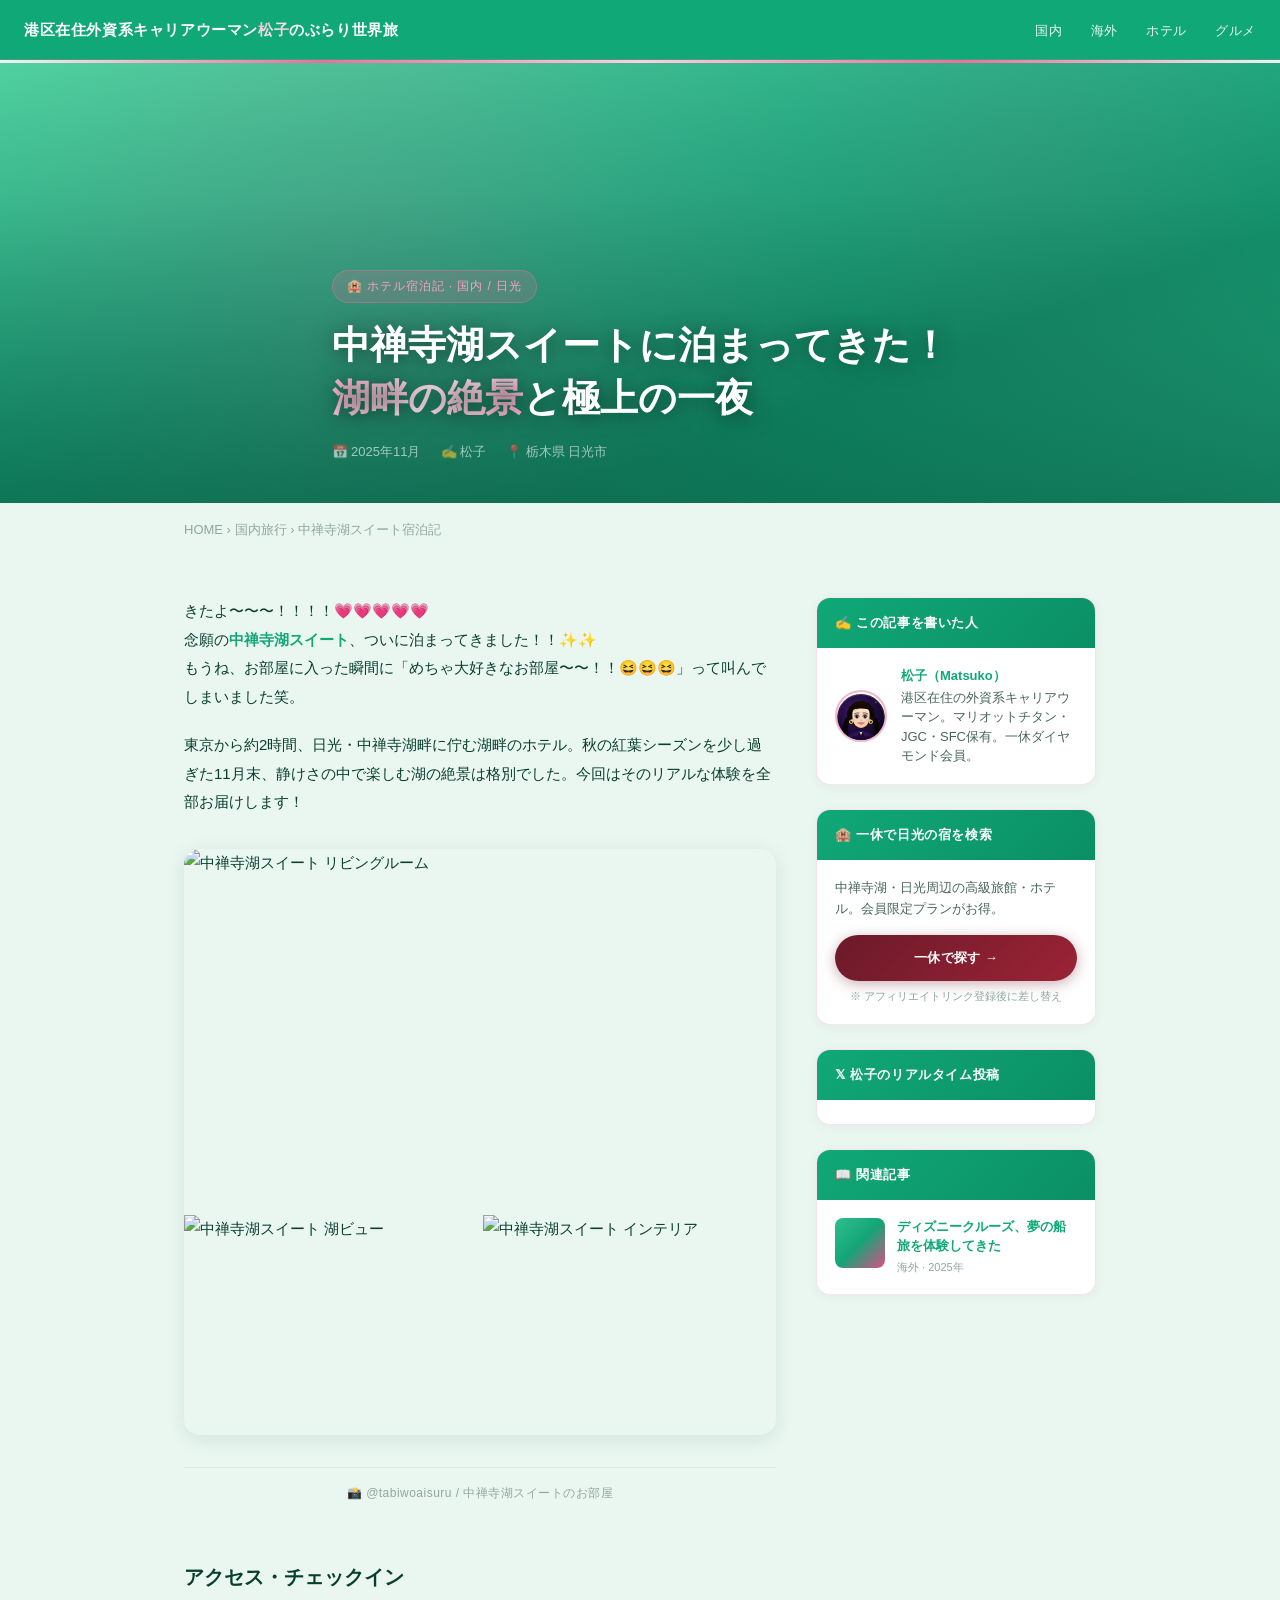
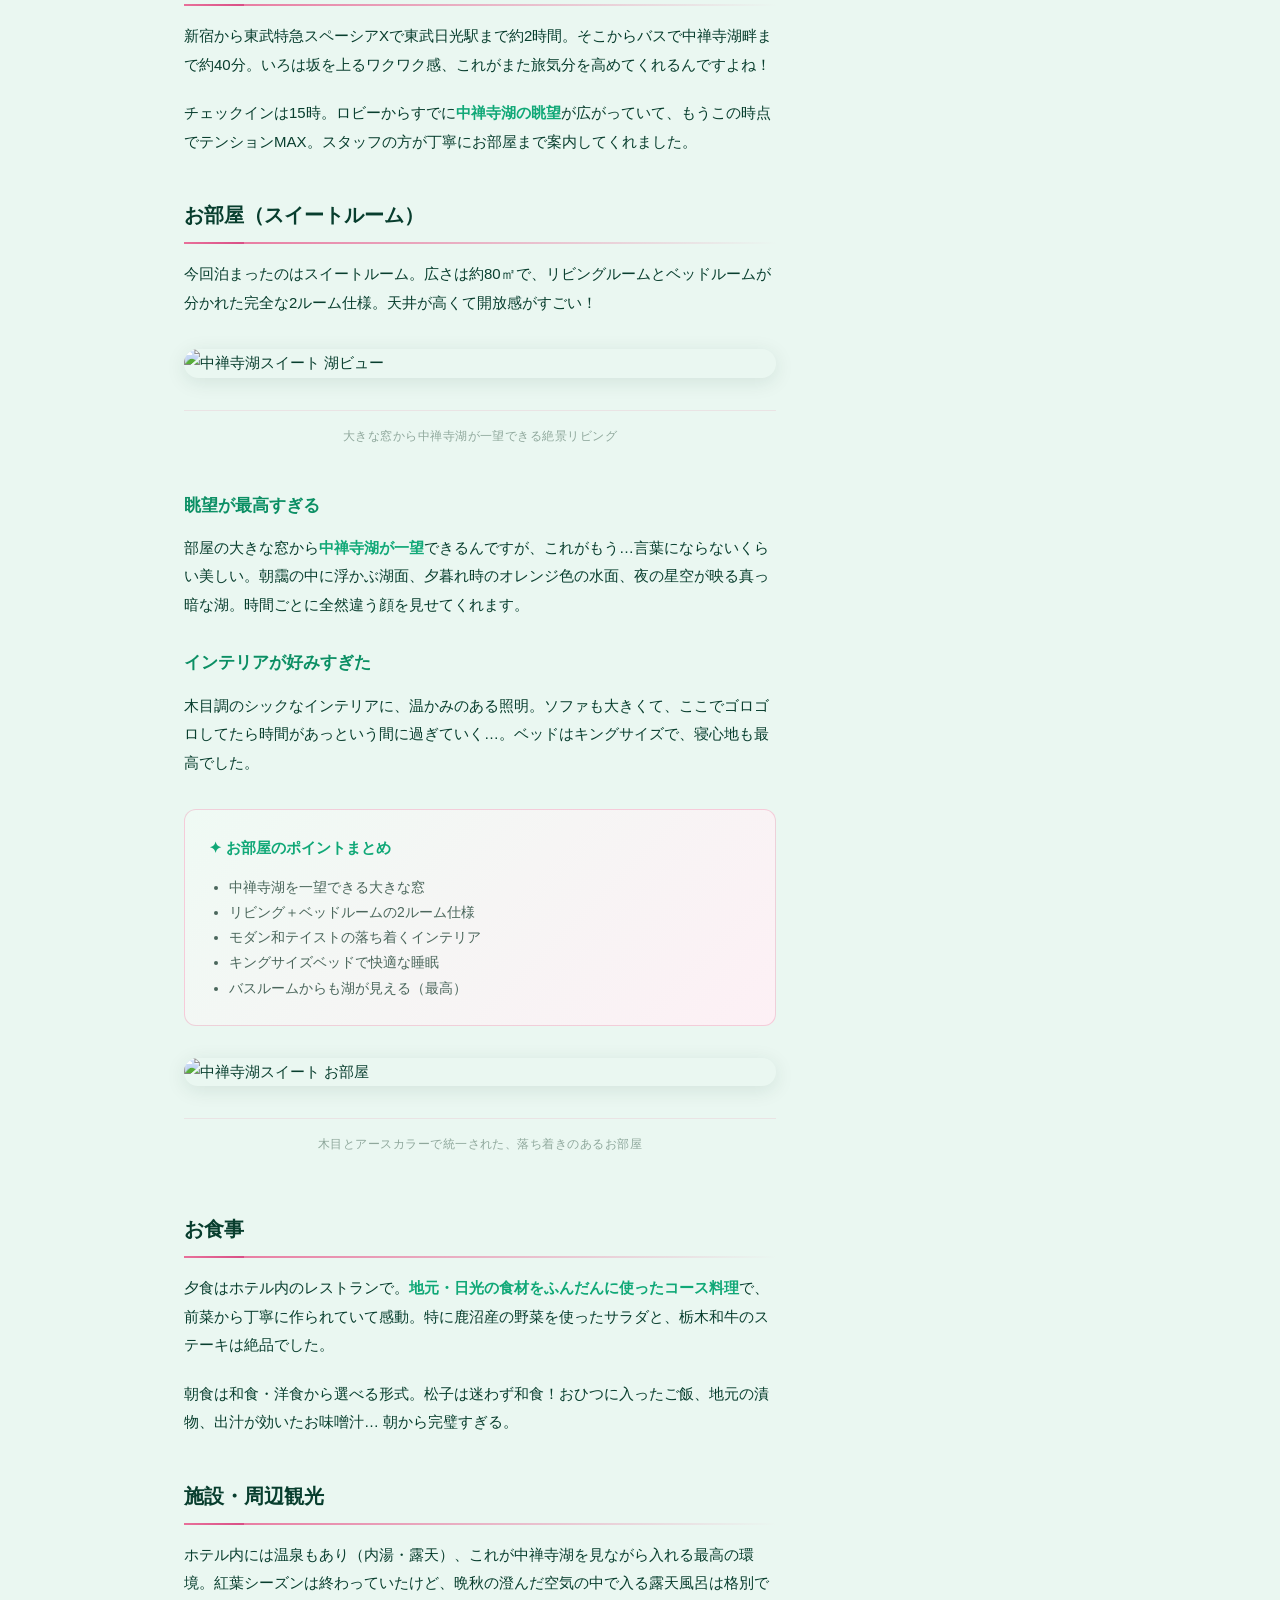
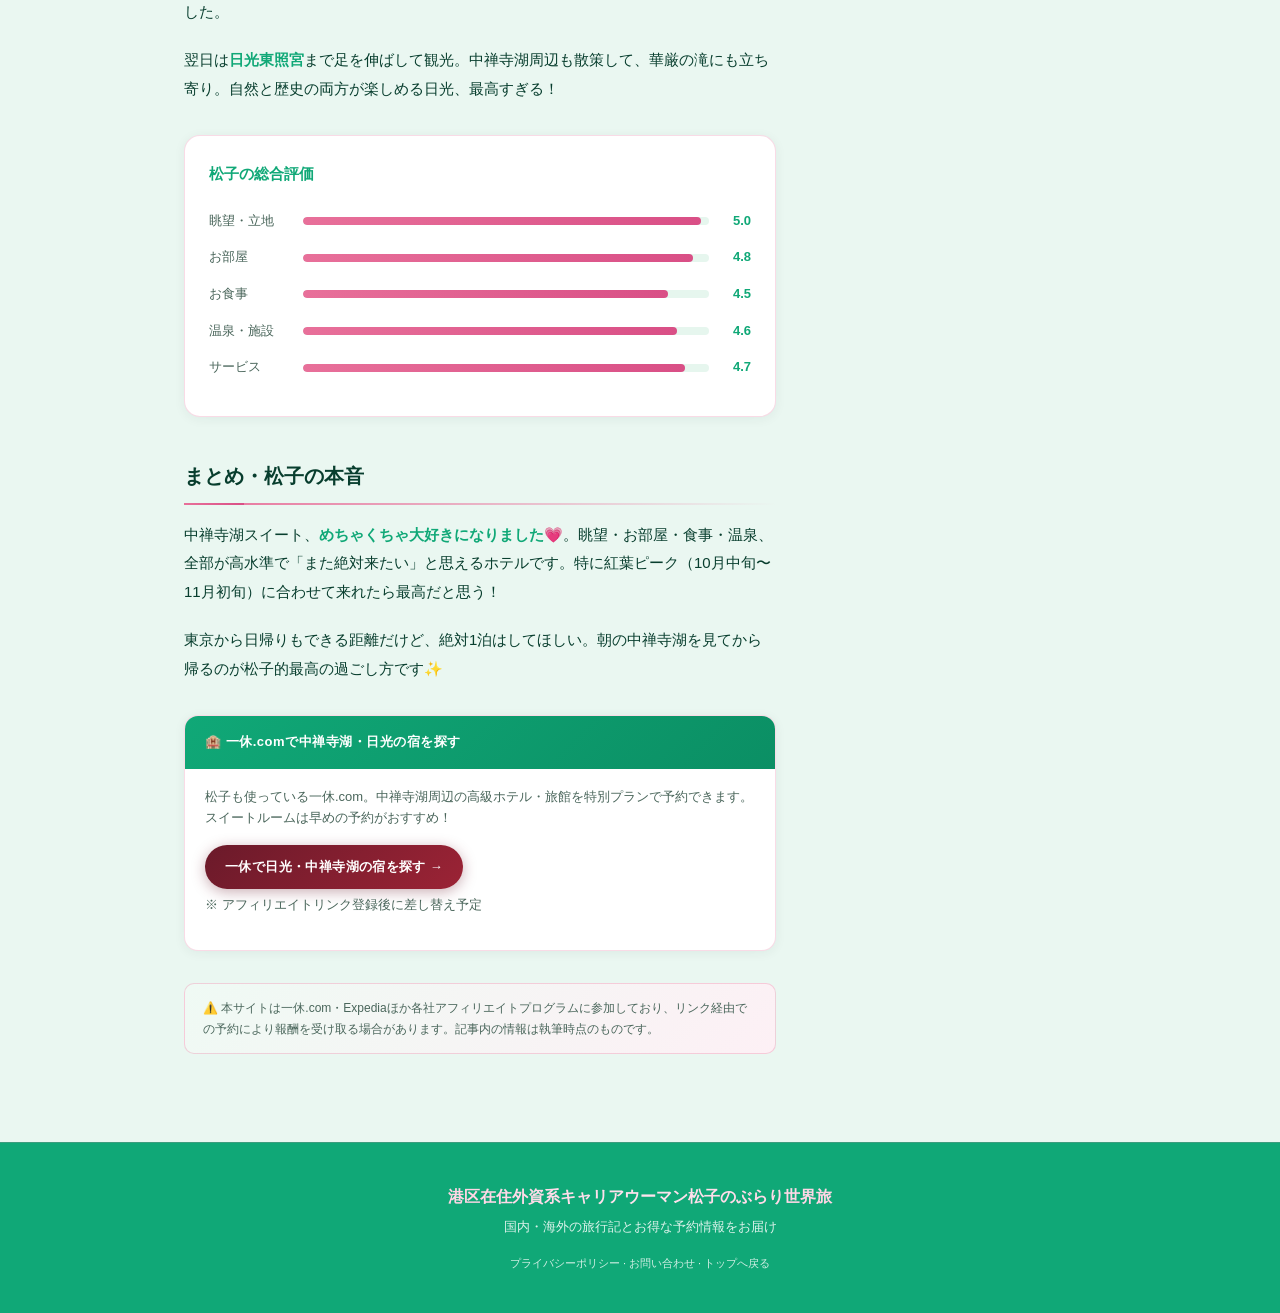
==== chuzenji-suite.html @ 9653c97b "ヘッダー・フッター等を濃いエメラルド＋白文字に変更 Co-Authored-By: Claude Sonnet 5.5 <noreply@anthropic.com>" ====
<!DOCTYPE html>
<html lang="ja">
<head>
<meta charset="UTF-8">
<meta name="viewport" content="width=device-width, initial-scale=1.0">
<title>中禅寺湖スイートに泊まってきた！日光・湖畔の絶景ホテル体験記 | 松子のぶらり世界旅</title>
<link rel="icon" type="image/svg+xml" href="matsuko-icon.svg">
<style>
*,*::before,*::after{box-sizing:border-box;margin:0;padding:0}
:root{
  --c1:#10a877;--c2:#0b8f64;
  --acc:#e8709a;--acc2:#f4a3c0;--acc3:#fbd0df;
  --rose:#d94f86;--roseli:#f7c5d8;
  --bg:#eaf7f1;--s1:#ffffff;--t1:#083e2e;--t2:#4a665b;--tm:#8fa89c;
  --r:10px;
  --gold:linear-gradient(135deg,#ffb3cf,#ffe3ee,#ffb3cf);
}
html{scroll-behavior:smooth}
body{font-family:-apple-system,BlinkMacSystemFont,'Hiragino Sans','Noto Sans JP',sans-serif;background:var(--bg);color:var(--t1);line-height:1.7}
a{color:inherit;text-decoration:none}
img{max-width:100%;display:block}

header{background:var(--c1);padding:0 1.5rem;position:sticky;top:0;z-index:100;display:flex;align-items:center;justify-content:space-between;height:60px;border-bottom:1px solid rgba(232,112,154,0.3)}
.logo{color:#fff;font-size:15px;font-weight:700;letter-spacing:.04em;line-height:1.3}
.logo span{background:var(--gold);-webkit-background-clip:text;-webkit-text-fill-color:transparent;background-clip:text}
nav a{color:rgba(255,255,255,0.9);font-size:13px;transition:color .2s;letter-spacing:.04em;margin-left:1.5rem}
nav a:hover{color:#ffd0e2}

.gold-strip{height:3px;background:linear-gradient(90deg,transparent,#e8709a,#fbd0df,#e8709a,transparent)}

.article-hero{position:relative;height:440px;overflow:hidden;display:flex;align-items:flex-end;padding:2.5rem}
.article-hero-bg{position:absolute;inset:0;background:linear-gradient(160deg,#4fd1a1 0%,#22b385 40%,#0e9a6d 70%,#2fbf8e 100%)}
.article-hero-sparkle{position:absolute;inset:0;background-image:radial-gradient(circle at 30% 60%,rgba(232,112,154,0.2) 0%,transparent 50%),radial-gradient(circle at 80% 20%,rgba(217,79,134,0.1) 0%,transparent 40%)}
.article-hero-overlay{position:absolute;inset:0;background:linear-gradient(to top,rgba(6,95,70,0.7) 0%,rgba(6,95,70,0.1) 70%,transparent 100%)}
.article-hero-content{position:relative;z-index:1;max-width:800px}
.article-eyebrow{display:inline-flex;align-items:center;gap:8px;background:rgba(232,112,154,0.2);border:0.5px solid rgba(232,112,154,0.4);color:var(--acc2);font-size:12px;padding:5px 14px;border-radius:20px;margin-bottom:1rem;letter-spacing:.08em}
.article-hero-content h1{font-size:clamp(22px,4vw,38px);font-weight:700;color:#fff;line-height:1.4;margin-bottom:1rem;text-shadow:0 2px 20px rgba(0,0,0,0.5)}
.article-hero-content h1 em{background:var(--gold);-webkit-background-clip:text;-webkit-text-fill-color:transparent;background-clip:text;font-style:normal}
.article-meta{display:flex;gap:1.25rem;color:rgba(255,255,255,0.6);font-size:13px}

.container{max-width:960px;margin:0 auto;padding:0 1.5rem}
.article-layout{display:grid;grid-template-columns:1fr 280px;gap:2.5rem;padding:2.5rem 0}
@media(max-width:768px){.article-layout{grid-template-columns:1fr}.article-sidebar{display:none}}

.article-body{font-size:15px;line-height:1.9;color:var(--t1)}
.article-body h2{font-size:20px;font-weight:700;margin:2.5rem 0 1rem;padding-bottom:.5rem;border-bottom:2px solid;border-image:linear-gradient(90deg,#e8709a,transparent) 1;position:relative}
.article-body h2::before{content:"";position:absolute;left:0;bottom:-2px;width:60px;height:2px;background:linear-gradient(90deg,#e8709a,#d94f86)}
.article-body h3{font-size:17px;font-weight:700;margin:1.75rem 0 .75rem;color:var(--c2)}
.article-body p{margin-bottom:1.25rem}
.article-body strong{color:var(--c1);font-weight:700}

.photo-embed{background:var(--s1);border-radius:16px;overflow:hidden;margin:2rem 0;border:0.5px solid rgba(232,112,154,0.2);box-shadow:0 4px 20px rgba(5,59,46,0.08)}
.photo-placeholder{height:300px;display:flex;flex-direction:column;align-items:center;justify-content:center;gap:1rem;background:linear-gradient(160deg,#4fd1a1,#22b385,#2fbf8e);color:rgba(255,255,255,0.8);font-size:14px}
.photo-placeholder span{font-size:40px}
.photo-caption{padding:.875rem 1.25rem;font-size:13px;color:var(--t2);border-top:0.5px solid rgba(232,112,154,0.15)}

.tweet-embed-box{background:var(--s1);border-radius:16px;overflow:hidden;margin:2rem 0;border:0.5px solid rgba(232,112,154,0.2);box-shadow:0 4px 20px rgba(5,59,46,0.08);padding:1.25rem}
.photo-grid{display:grid;gap:6px;margin:2rem 0;border-radius:16px;overflow:hidden;box-shadow:0 4px 20px rgba(5,59,46,0.1)}
.photo-grid.three .pg-main{grid-column:1/-1;height:360px;overflow:hidden}
.photo-grid.three{grid-template-columns:1fr 1fr}
.photo-grid.three .pg-sub{height:220px;overflow:hidden}
.photo-grid img{width:100%;height:100%;object-fit:cover;display:block;transition:transform .3s}
.photo-grid img:hover{transform:scale(1.02)}
.photo-caption{font-size:12px;color:var(--tm);text-align:center;margin-top:.5rem;letter-spacing:.04em}
.photo-single{border-radius:16px;overflow:hidden;margin:2rem 0;box-shadow:0 4px 20px rgba(5,59,46,0.1)}
.photo-single img{width:100%;max-height:440px;object-fit:cover}

.highlight-box{background:linear-gradient(135deg,#effaf4,#fdf0f5);border:0.5px solid rgba(232,112,154,0.3);border-radius:12px;padding:1.5rem;margin:2rem 0}
.highlight-box h4{font-size:15px;font-weight:700;margin-bottom:.75rem;color:var(--c1)}
.highlight-box ul{padding-left:1.25rem;font-size:14px;color:var(--t2);line-height:1.8}

.rating-box{background:var(--s1);border-radius:16px;border:0.5px solid rgba(232,112,154,0.25);padding:1.5rem;margin:2rem 0;box-shadow:0 2px 12px rgba(5,59,46,0.06)}
.rating-box h4{font-size:15px;font-weight:700;margin-bottom:1.25rem;color:var(--c1)}
.rating-row{display:flex;align-items:center;gap:.875rem;margin-bottom:.75rem}
.rating-label{width:80px;font-size:13px;color:var(--t2);flex-shrink:0}
.rating-bar{flex:1;height:8px;background:#e6f6ee;border-radius:4px;overflow:hidden}
.rating-fill{height:100%;border-radius:4px;background:linear-gradient(90deg,#e8709a,#d94f86)}
.rating-score{font-size:13px;font-weight:700;color:var(--c1);width:28px;text-align:right}

.aff-card{border-radius:14px;overflow:hidden;background:var(--s1);border:0.5px solid rgba(232,112,154,0.25);margin:2rem 0;box-shadow:0 2px 12px rgba(5,59,46,0.06)}
.aff-card-head{padding:.875rem 1.25rem;background:linear-gradient(135deg,var(--c1),var(--c2));display:flex;align-items:center;gap:8px}
.aff-card-head span{color:#fff;font-size:13px;font-weight:600;letter-spacing:.04em}
.aff-card-body{padding:1.125rem 1.25rem}
.aff-card-body p{font-size:13px;color:var(--t2);margin-bottom:1rem;line-height:1.6}
.btn-aff{display:inline-block;padding:10px 20px;border-radius:30px;font-size:13px;font-weight:600;cursor:pointer;transition:opacity .2s,transform .15s;letter-spacing:.03em}
.btn-aff:hover{opacity:.85;transform:translateY(-1px)}
.btn-ikyu{background:linear-gradient(135deg,#6b1a2a,#9b2335);color:#fff;box-shadow:0 3px 14px rgba(107,26,42,0.35)}
.placeholder-note{font-size:11px;color:var(--tm);margin-top:6px}

.breadcrumb{padding:1rem 0;font-size:13px;color:var(--tm)}
.breadcrumb a{color:var(--tm)}
.breadcrumb a:hover{color:var(--acc)}

/* Sidebar */
.widget{background:var(--s1);border-radius:14px;border:0.5px solid rgba(232,112,154,0.2);overflow:hidden;margin-bottom:1.5rem;box-shadow:0 2px 12px rgba(5,59,46,0.05)}
.widget-head{padding:.875rem 1.125rem;background:linear-gradient(135deg,var(--c1),var(--c2));color:#fff;font-size:13px;font-weight:700;letter-spacing:.05em}
.widget-body{padding:1.125rem}
.profile-mini{display:flex;align-items:center;gap:.875rem}
.profile-mini-avatar{width:52px;height:52px;border-radius:50%;flex-shrink:0;overflow:hidden;border:2px solid rgba(232,112,154,0.5)}
.profile-mini-text{font-size:13px;color:var(--t2);line-height:1.5}
.profile-mini-text strong{display:block;color:var(--c1);margin-bottom:2px}

.aff-disclaimer{background:linear-gradient(135deg,#effaf4,#fdf0f5);border:0.5px solid rgba(232,112,154,0.3);border-radius:10px;padding:.875rem 1.125rem;font-size:12px;color:var(--t2);margin-top:2rem;line-height:1.7}

footer{background:var(--c1);border-top:1px solid rgba(232,112,154,0.2);color:rgba(255,255,255,0.85);text-align:center;padding:2.5rem 1rem;font-size:13px;margin-top:3rem}
.footer-title{font-size:16px;font-weight:700;margin-bottom:.375rem;background:var(--gold);-webkit-background-clip:text;-webkit-text-fill-color:transparent;background-clip:text}
footer a{color:rgba(255,255,255,0.8)}
</style>
</head>
<body>

<header>
  <a href="index.html" class="logo">港区在住外資系キャリアウーマン<span>松子</span>のぶらり世界旅</a>
  <nav>
    <a href="index.html#">国内</a>
    <a href="index.html#">海外</a>
    <a href="index.html#">ホテル</a>
    <a href="index.html#">グルメ</a>
  </nav>
</header>

<div class="gold-strip"></div>

<section class="article-hero">
  <div class="article-hero-bg"></div>
  <div class="article-hero-sparkle"></div>
  <div class="article-hero-overlay"></div>
  <div class="article-hero-content container">
    <div class="article-eyebrow">🏨 ホテル宿泊記 · 国内 / 日光</div>
    <h1>中禅寺湖スイートに泊まってきた！<br><em>湖畔の絶景</em>と極上の一夜</h1>
    <div class="article-meta">
      <span>📅 2025年11月</span>
      <span>✍️ 松子</span>
      <span>📍 栃木県 日光市</span>
    </div>
  </div>
</section>

<div class="container">
  <div class="breadcrumb">
    <a href="index.html">HOME</a> › <a href="index.html">国内旅行</a> › 中禅寺湖スイート宿泊記
  </div>

  <div class="article-layout">
    <article class="article-body">

      <p>きたよ〜〜〜！！！！💗💗💗💗💗<br>
      念願の<strong>中禅寺湖スイート</strong>、ついに泊まってきました！！✨✨<br>
      もうね、お部屋に入った瞬間に「めちゃ大好きなお部屋〜〜！！😆😆😆」って叫んでしまいました笑。</p>

      <p>東京から約2時間、日光・中禅寺湖畔に佇む湖畔のホテル。秋の紅葉シーズンを少し過ぎた11月末、静けさの中で楽しむ湖の絶景は格別でした。今回はそのリアルな体験を全部お届けします！</p>

      <div class="photo-grid three">
        <div class="pg-main"><img src="https://pbs.twimg.com/media/G6vey_Ma0AEwh7q?format=jpg&name=large" alt="中禅寺湖スイート リビングルーム" loading="lazy"></div>
        <div class="pg-sub"><img src="https://pbs.twimg.com/media/G6vey_MbkAAgbos?format=jpg&name=large" alt="中禅寺湖スイート 湖ビュー" loading="lazy"></div>
        <div class="pg-sub"><img src="https://pbs.twimg.com/media/G6vey_Na0AUKVP4?format=jpg&name=large" alt="中禅寺湖スイート インテリア" loading="lazy"></div>
      </div>
      <p class="photo-caption">📸 @tabiwoaisuru / 中禅寺湖スイートのお部屋</p>

      <h2>アクセス・チェックイン</h2>

      <p>新宿から東武特急スペーシアXで東武日光駅まで約2時間。そこからバスで中禅寺湖畔まで約40分。いろは坂を上るワクワク感、これがまた旅気分を高めてくれるんですよね！</p>

      <p>チェックインは15時。ロビーからすでに<strong>中禅寺湖の眺望</strong>が広がっていて、もうこの時点でテンションMAX。スタッフの方が丁寧にお部屋まで案内してくれました。</p>

      <h2>お部屋（スイートルーム）</h2>

      <p>今回泊まったのはスイートルーム。広さは約80㎡で、リビングルームとベッドルームが分かれた完全な2ルーム仕様。天井が高くて開放感がすごい！</p>

      <div class="photo-single">
        <img src="https://pbs.twimg.com/media/G6vey_MbkAAgbos?format=jpg&name=large" alt="中禅寺湖スイート 湖ビュー" loading="lazy">
      </div>
      <p class="photo-caption">大きな窓から中禅寺湖が一望できる絶景リビング</p>

      <h3>眺望が最高すぎる</h3>
      <p>部屋の大きな窓から<strong>中禅寺湖が一望</strong>できるんですが、これがもう…言葉にならないくらい美しい。朝靄の中に浮かぶ湖面、夕暮れ時のオレンジ色の水面、夜の星空が映る真っ暗な湖。時間ごとに全然違う顔を見せてくれます。</p>

      <h3>インテリアが好みすぎた</h3>
      <p>木目調のシックなインテリアに、温かみのある照明。ソファも大きくて、ここでゴロゴロしてたら時間があっという間に過ぎていく…。ベッドはキングサイズで、寝心地も最高でした。</p>

      <div class="highlight-box">
        <h4>✦ お部屋のポイントまとめ</h4>
        <ul>
          <li>中禅寺湖を一望できる大きな窓</li>
          <li>リビング＋ベッドルームの2ルーム仕様</li>
          <li>モダン和テイストの落ち着くインテリア</li>
          <li>キングサイズベッドで快適な睡眠</li>
          <li>バスルームからも湖が見える（最高）</li>
        </ul>
      </div>

      <div class="photo-single">
        <img src="https://pbs.twimg.com/media/G6vey_Na0AUKVP4?format=jpg&name=large" alt="中禅寺湖スイート お部屋" loading="lazy">
      </div>
      <p class="photo-caption">木目とアースカラーで統一された、落ち着きのあるお部屋</p>

      <h2>お食事</h2>
      <p>夕食はホテル内のレストランで。<strong>地元・日光の食材をふんだんに使ったコース料理</strong>で、前菜から丁寧に作られていて感動。特に鹿沼産の野菜を使ったサラダと、栃木和牛のステーキは絶品でした。</p>

      <p>朝食は和食・洋食から選べる形式。松子は迷わず和食！おひつに入ったご飯、地元の漬物、出汁が効いたお味噌汁… 朝から完璧すぎる。</p>

      <h2>施設・周辺観光</h2>
      <p>ホテル内には温泉もあり（内湯・露天）、これが中禅寺湖を見ながら入れる最高の環境。紅葉シーズンは終わっていたけど、晩秋の澄んだ空気の中で入る露天風呂は格別でした。</p>

      <p>翌日は<strong>日光東照宮</strong>まで足を伸ばして観光。中禅寺湖周辺も散策して、華厳の滝にも立ち寄り。自然と歴史の両方が楽しめる日光、最高すぎる！</p>

      <div class="rating-box">
        <h4>松子の総合評価</h4>
        <div class="rating-row">
          <span class="rating-label">眺望・立地</span>
          <div class="rating-bar"><div class="rating-fill" style="width:98%"></div></div>
          <span class="rating-score">5.0</span>
        </div>
        <div class="rating-row">
          <span class="rating-label">お部屋</span>
          <div class="rating-bar"><div class="rating-fill" style="width:96%"></div></div>
          <span class="rating-score">4.8</span>
        </div>
        <div class="rating-row">
          <span class="rating-label">お食事</span>
          <div class="rating-bar"><div class="rating-fill" style="width:90%"></div></div>
          <span class="rating-score">4.5</span>
        </div>
        <div class="rating-row">
          <span class="rating-label">温泉・施設</span>
          <div class="rating-bar"><div class="rating-fill" style="width:92%"></div></div>
          <span class="rating-score">4.6</span>
        </div>
        <div class="rating-row">
          <span class="rating-label">サービス</span>
          <div class="rating-bar"><div class="rating-fill" style="width:94%"></div></div>
          <span class="rating-score">4.7</span>
        </div>
      </div>

      <h2>まとめ・松子の本音</h2>
      <p>中禅寺湖スイート、<strong>めちゃくちゃ大好きになりました</strong>💗。眺望・お部屋・食事・温泉、全部が高水準で「また絶対来たい」と思えるホテルです。特に紅葉ピーク（10月中旬〜11月初旬）に合わせて来れたら最高だと思う！</p>

      <p>東京から日帰りもできる距離だけど、絶対1泊はしてほしい。朝の中禅寺湖を見てから帰るのが松子的最高の過ごし方です✨</p>

      <div class="aff-card">
        <div class="aff-card-head"><span>🏨 一休.comで中禅寺湖・日光の宿を探す</span></div>
        <div class="aff-card-body">
          <p>松子も使っている一休.com。中禅寺湖周辺の高級ホテル・旅館を特別プランで予約できます。スイートルームは早めの予約がおすすめ！</p>
          <a href="#" class="btn-aff btn-ikyu">一休で日光・中禅寺湖の宿を探す →</a>
          <p class="placeholder-note">※ アフィリエイトリンク登録後に差し替え予定</p>
        </div>
      </div>

      <div class="aff-disclaimer">
        ⚠️ 本サイトは一休.com・Expediaほか各社アフィリエイトプログラムに参加しており、リンク経由での予約により報酬を受け取る場合があります。記事内の情報は執筆時点のものです。
      </div>
    </article>

    <aside class="article-sidebar">
      <div class="widget">
        <div class="widget-head">✍️ この記事を書いた人</div>
        <div class="widget-body">
          <div class="profile-mini">
            <div class="profile-mini-avatar"><img src="matsuko-icon.svg" alt="松子" width="52" height="52"></div>
            <div class="profile-mini-text">
              <strong>松子（Matsuko）</strong>
              港区在住の外資系キャリアウーマン。マリオットチタン・JGC・SFC保有。一休ダイヤモンド会員。
            </div>
          </div>
        </div>
      </div>

      <div class="widget">
        <div class="widget-head">🏨 一休で日光の宿を検索</div>
        <div class="widget-body">
          <p style="font-size:13px;color:var(--t2);margin-bottom:1rem;line-height:1.6">中禅寺湖・日光周辺の高級旅館・ホテル。会員限定プランがお得。</p>
          <a href="#" class="btn-aff btn-ikyu" style="display:block;text-align:center;padding:12px">一休で探す →</a>
          <p class="placeholder-note" style="margin-top:6px;text-align:center">※ アフィリエイトリンク登録後に差し替え</p>
        </div>
      </div>

      <div class="widget">
        <div class="widget-head">𝕏 松子のリアルタイム投稿</div>
        <div class="widget-body" style="padding:.75rem">
          <blockquote class="twitter-tweet" data-lang="ja" data-theme="light">
            <a href="https://x.com/tabiwoaisuru/status/1993932239659471070"></a>
          </blockquote>
        </div>
      </div>

      <div class="widget">
        <div class="widget-head">📖 関連記事</div>
        <div class="widget-body">
          <div style="display:flex;flex-direction:column;gap:.875rem">
            <a href="disney-cruise.html" style="display:flex;gap:.75rem;align-items:flex-start">
              <div style="width:50px;height:50px;border-radius:8px;flex-shrink:0;background:linear-gradient(135deg,#2fbf8e,#14a577,#d94f86)"></div>
              <div>
                <div style="font-size:13px;font-weight:600;color:var(--c1);line-height:1.4">ディズニークルーズ、夢の船旅を体験してきた</div>
                <div style="font-size:11px;color:var(--tm);margin-top:3px">海外 · 2025年</div>
              </div>
            </a>
          </div>
        </div>
      </div>
    </aside>
  </div>
</div>

<footer>
  <p class="footer-title">港区在住外資系キャリアウーマン松子のぶらり世界旅</p>
  <p>国内・海外の旅行記とお得な予約情報をお届け</p>
  <p style="margin-top:1rem;font-size:11px"><a href="#">プライバシーポリシー</a> · <a href="#">お問い合わせ</a> · <a href="index.html">トップへ戻る</a></p>
</footer>

<script async src="https://platform.twitter.com/widgets.js" charset="utf-8"></script>
</body>
</html>
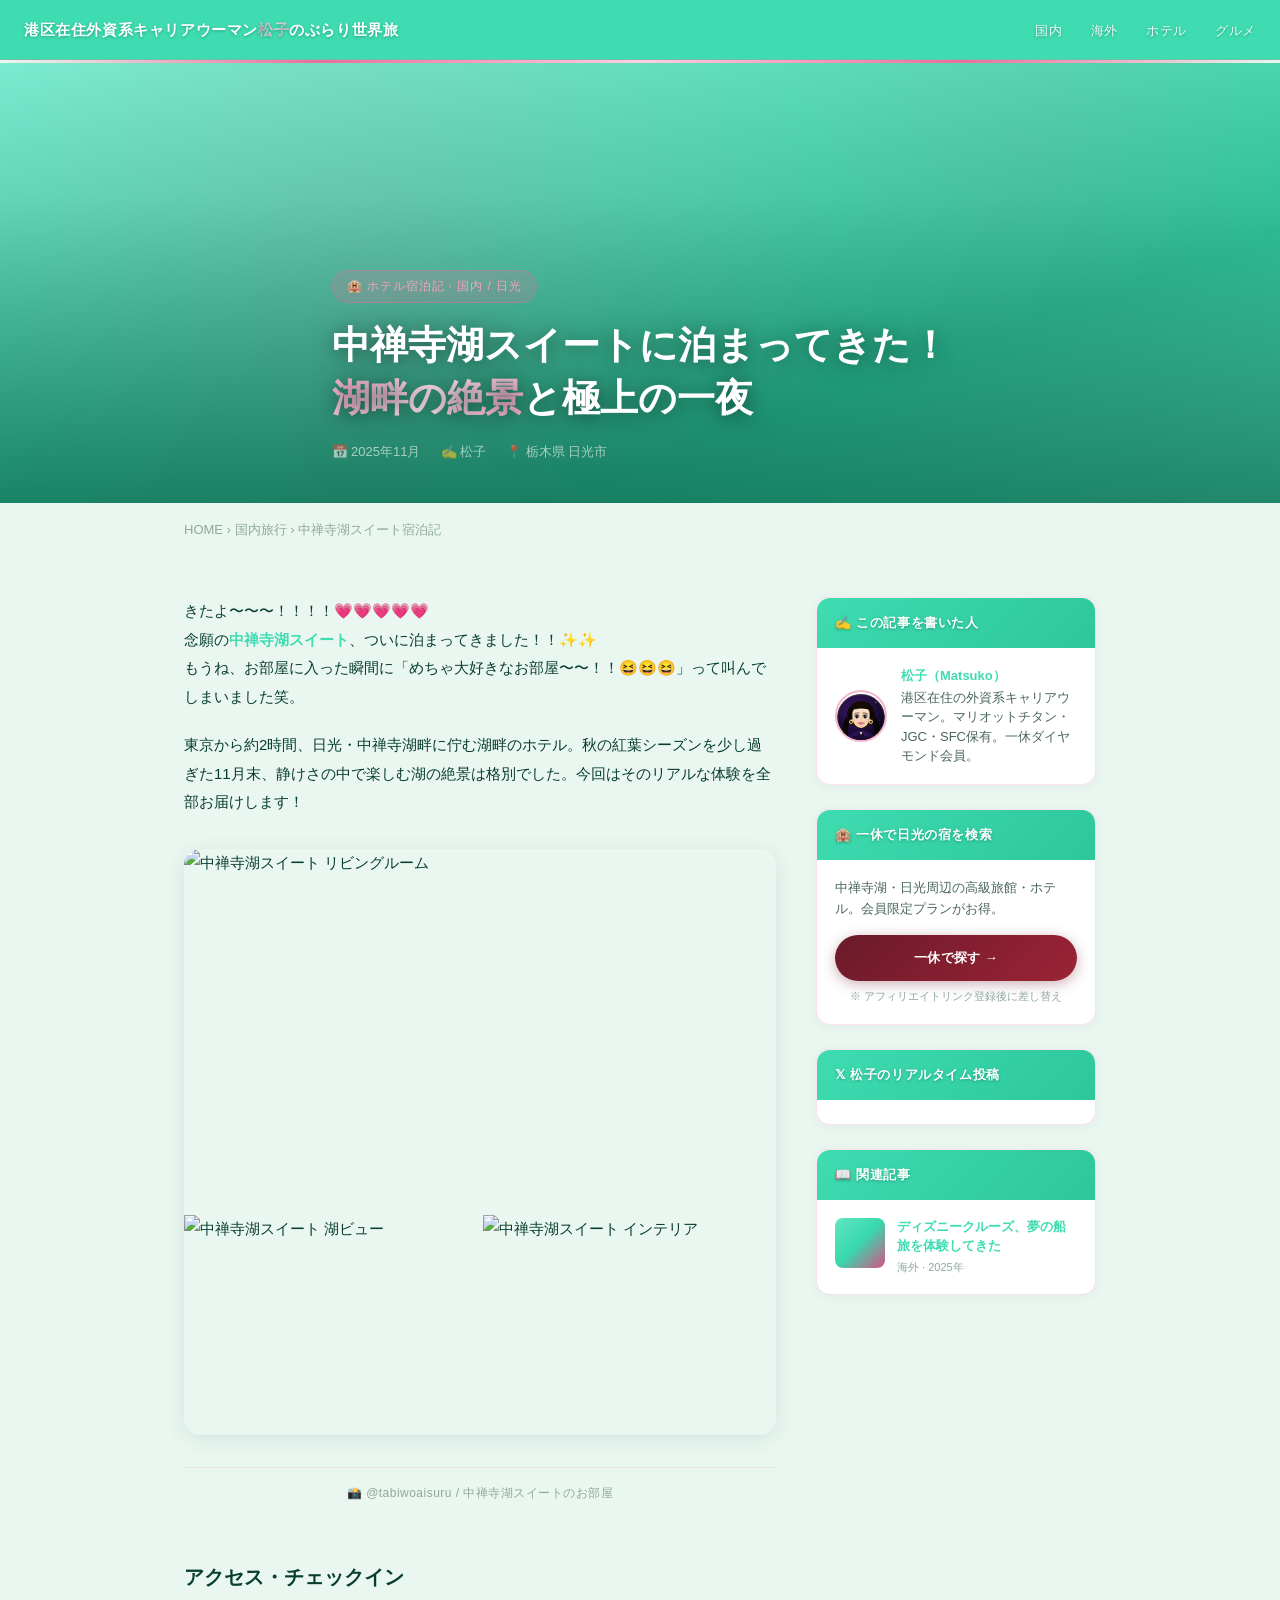
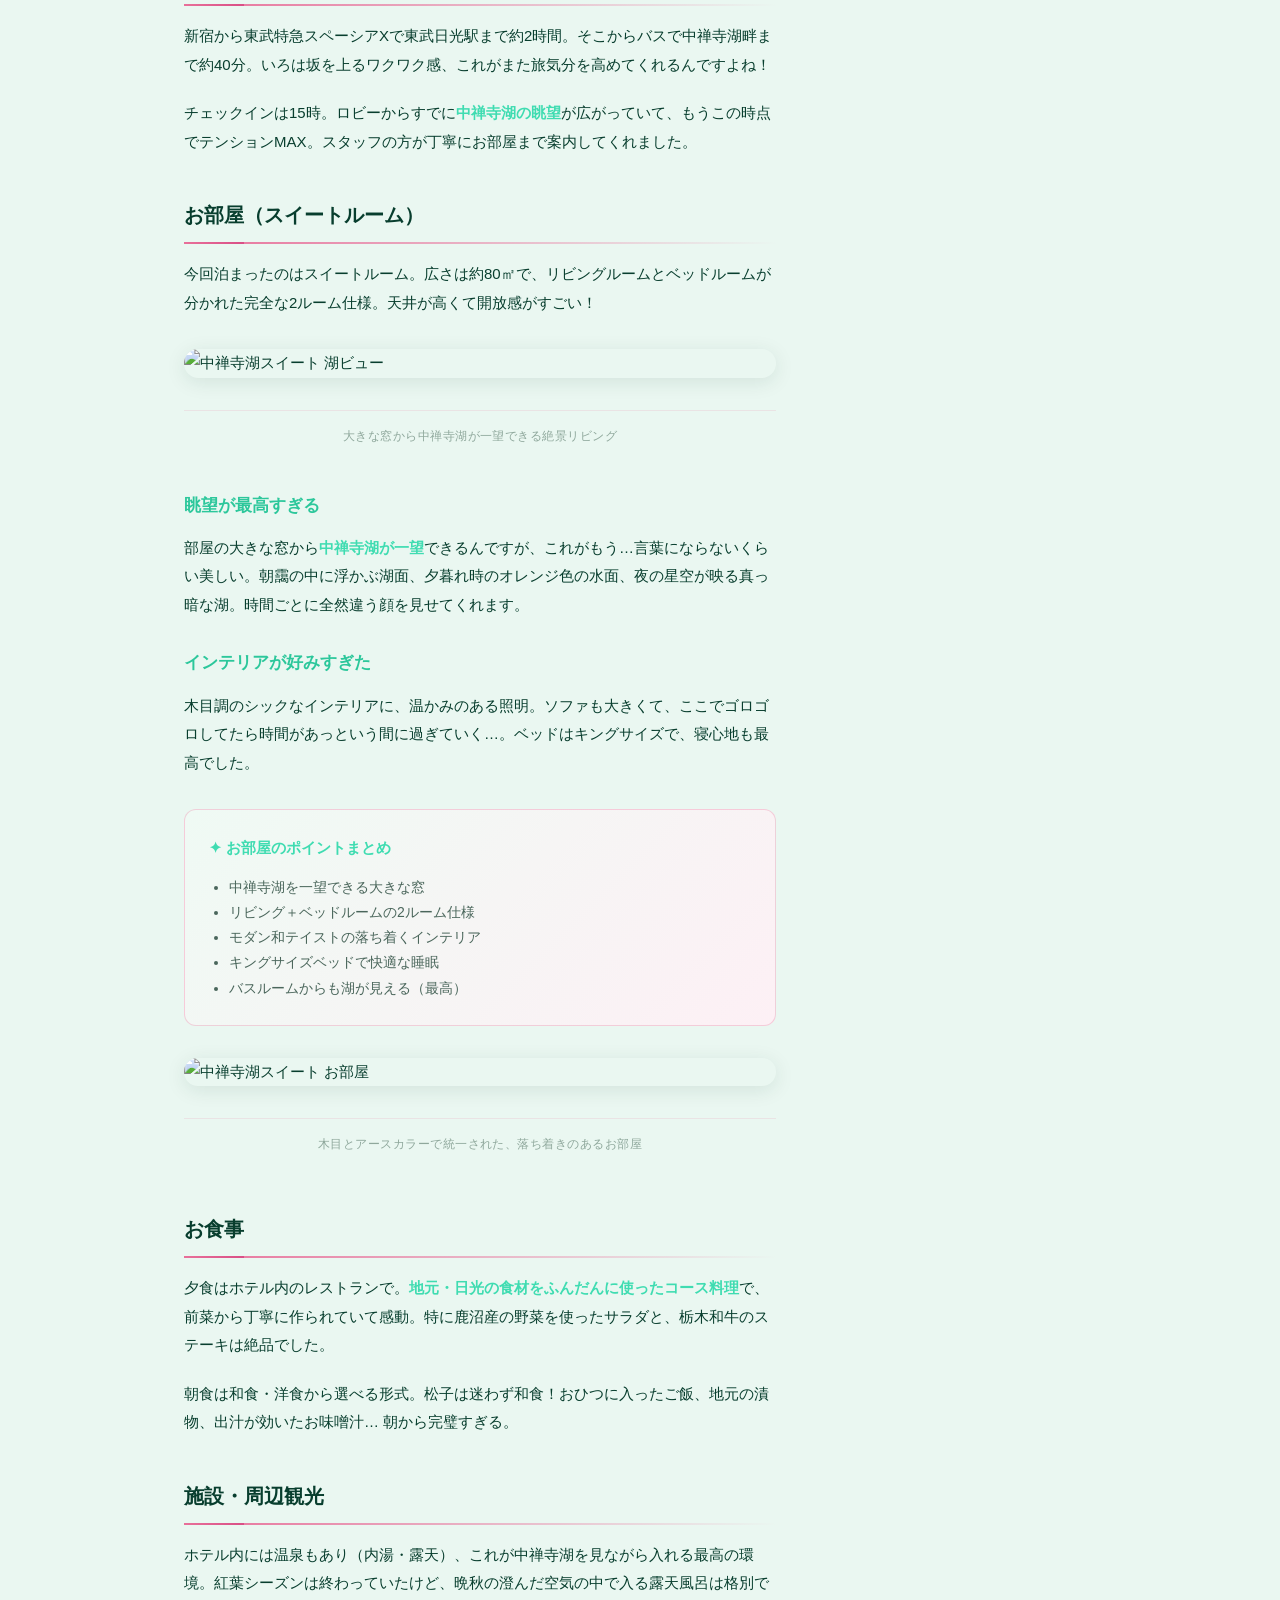
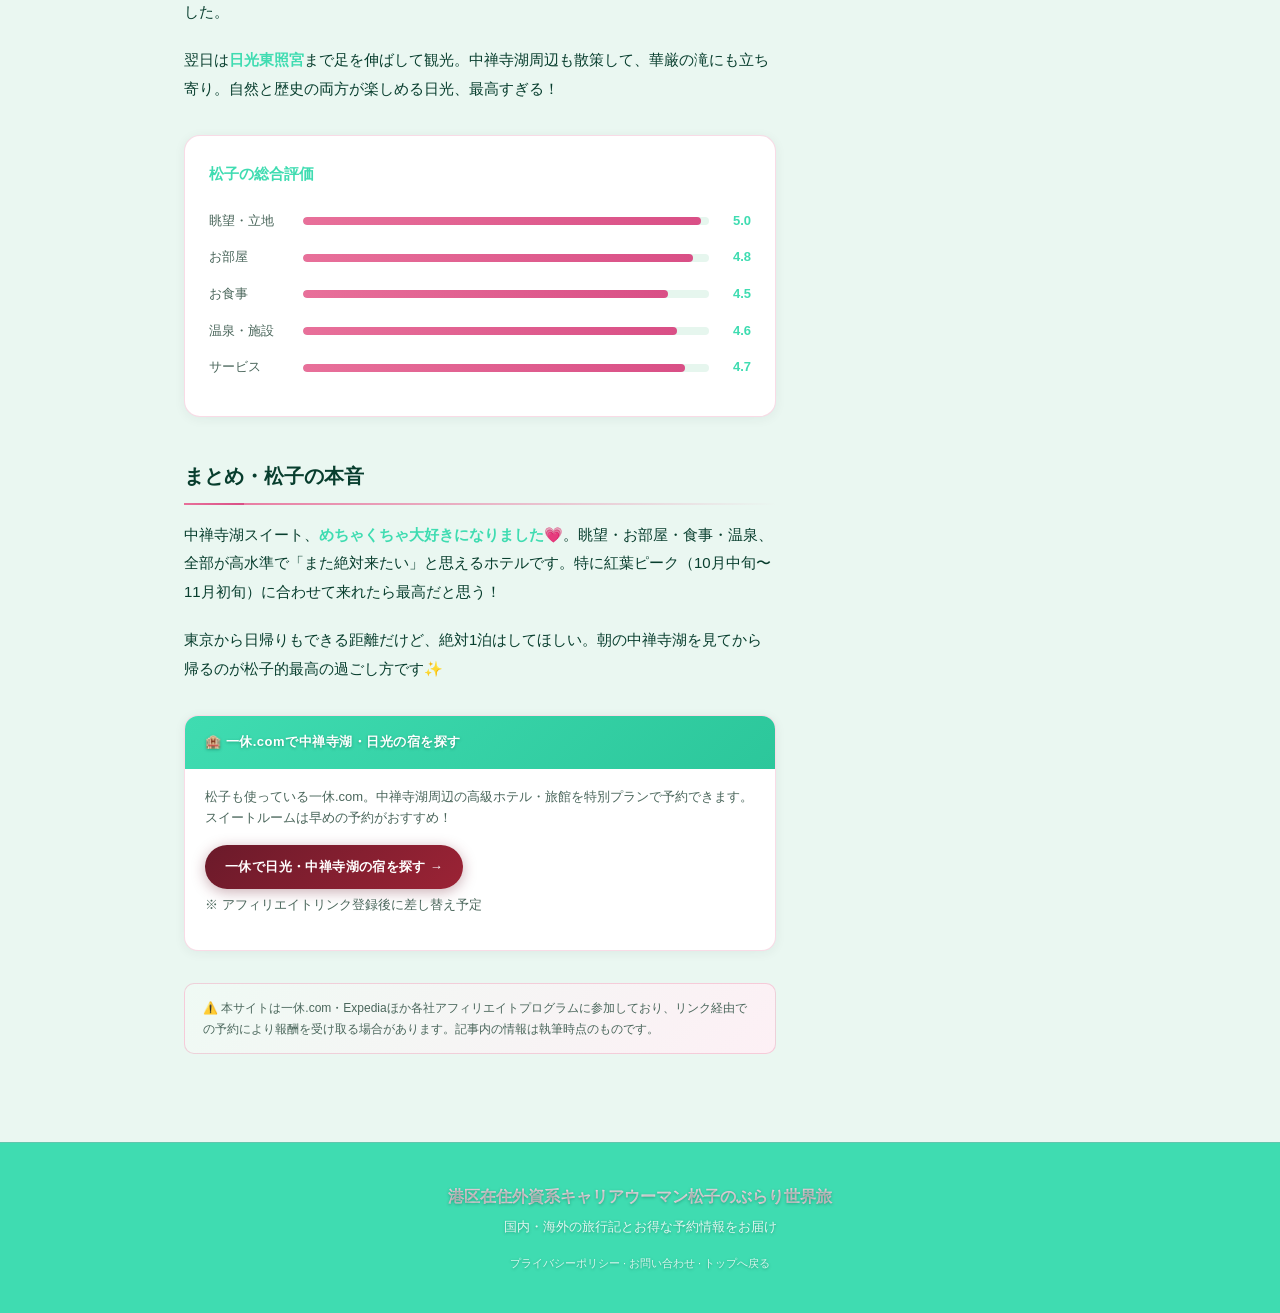
==== commit 0f5d5106: "明るいミントグリーン＋白文字（影付き）に調整 Co-Authored-By: Claude Sonnet 5.5 <noreply@anthropic.com>" ====
--- a/chuzenji-suite.html
+++ b/chuzenji-suite.html
@@ -8,7 +8,7 @@
 <style>
 *,*::before,*::after{box-sizing:border-box;margin:0;padding:0}
 :root{
-  --c1:#10a877;--c2:#0b8f64;
+  --c1:#3fdcb1;--c2:#2cc79b;
   --acc:#e8709a;--acc2:#f4a3c0;--acc3:#fbd0df;
   --rose:#d94f86;--roseli:#f7c5d8;
   --bg:#eaf7f1;--s1:#ffffff;--t1:#083e2e;--t2:#4a665b;--tm:#8fa89c;
@@ -29,7 +29,7 @@
 .gold-strip{height:3px;background:linear-gradient(90deg,transparent,#e8709a,#fbd0df,#e8709a,transparent)}
 
 .article-hero{position:relative;height:440px;overflow:hidden;display:flex;align-items:flex-end;padding:2.5rem}
-.article-hero-bg{position:absolute;inset:0;background:linear-gradient(160deg,#4fd1a1 0%,#22b385 40%,#0e9a6d 70%,#2fbf8e 100%)}
+.article-hero-bg{position:absolute;inset:0;background:linear-gradient(160deg,#7aeccf 0%,#4fe0b8 40%,#2fd0a3 70%,#62e6c4 100%)}
 .article-hero-sparkle{position:absolute;inset:0;background-image:radial-gradient(circle at 30% 60%,rgba(232,112,154,0.2) 0%,transparent 50%),radial-gradient(circle at 80% 20%,rgba(217,79,134,0.1) 0%,transparent 40%)}
 .article-hero-overlay{position:absolute;inset:0;background:linear-gradient(to top,rgba(6,95,70,0.7) 0%,rgba(6,95,70,0.1) 70%,transparent 100%)}
 .article-hero-content{position:relative;z-index:1;max-width:800px}
@@ -50,7 +50,7 @@
 .article-body strong{color:var(--c1);font-weight:700}
 
 .photo-embed{background:var(--s1);border-radius:16px;overflow:hidden;margin:2rem 0;border:0.5px solid rgba(232,112,154,0.2);box-shadow:0 4px 20px rgba(5,59,46,0.08)}
-.photo-placeholder{height:300px;display:flex;flex-direction:column;align-items:center;justify-content:center;gap:1rem;background:linear-gradient(160deg,#4fd1a1,#22b385,#2fbf8e);color:rgba(255,255,255,0.8);font-size:14px}
+.photo-placeholder{height:300px;display:flex;flex-direction:column;align-items:center;justify-content:center;gap:1rem;background:linear-gradient(160deg,#7aeccf,#4fe0b8,#62e6c4);color:rgba(255,255,255,0.8);font-size:14px}
 .photo-placeholder span{font-size:40px}
 .photo-caption{padding:.875rem 1.25rem;font-size:13px;color:var(--t2);border-top:0.5px solid rgba(232,112,154,0.15)}
 
@@ -105,6 +105,8 @@
 footer{background:var(--c1);border-top:1px solid rgba(232,112,154,0.2);color:rgba(255,255,255,0.85);text-align:center;padding:2.5rem 1rem;font-size:13px;margin-top:3rem}
 .footer-title{font-size:16px;font-weight:700;margin-bottom:.375rem;background:var(--gold);-webkit-background-clip:text;-webkit-text-fill-color:transparent;background-clip:text}
 footer a{color:rgba(255,255,255,0.8)}
+header .logo,header nav a,.aff-label,.widget-head,.aff-card-head span,.profile-text,footer,footer a{text-shadow:0 1px 3px rgba(0,100,72,0.45)}
+.logo,.widget-head,.aff-card-head span{font-weight:700}
 </style>
 </head>
 <body>
@@ -289,7 +291,7 @@
         <div class="widget-body">
           <div style="display:flex;flex-direction:column;gap:.875rem">
             <a href="disney-cruise.html" style="display:flex;gap:.75rem;align-items:flex-start">
-              <div style="width:50px;height:50px;border-radius:8px;flex-shrink:0;background:linear-gradient(135deg,#2fbf8e,#14a577,#d94f86)"></div>
+              <div style="width:50px;height:50px;border-radius:8px;flex-shrink:0;background:linear-gradient(135deg,#62e6c4,#38d8ac,#d94f86)"></div>
               <div>
                 <div style="font-size:13px;font-weight:600;color:var(--c1);line-height:1.4">ディズニークルーズ、夢の船旅を体験してきた</div>
                 <div style="font-size:11px;color:var(--tm);margin-top:3px">海外 · 2025年</div>
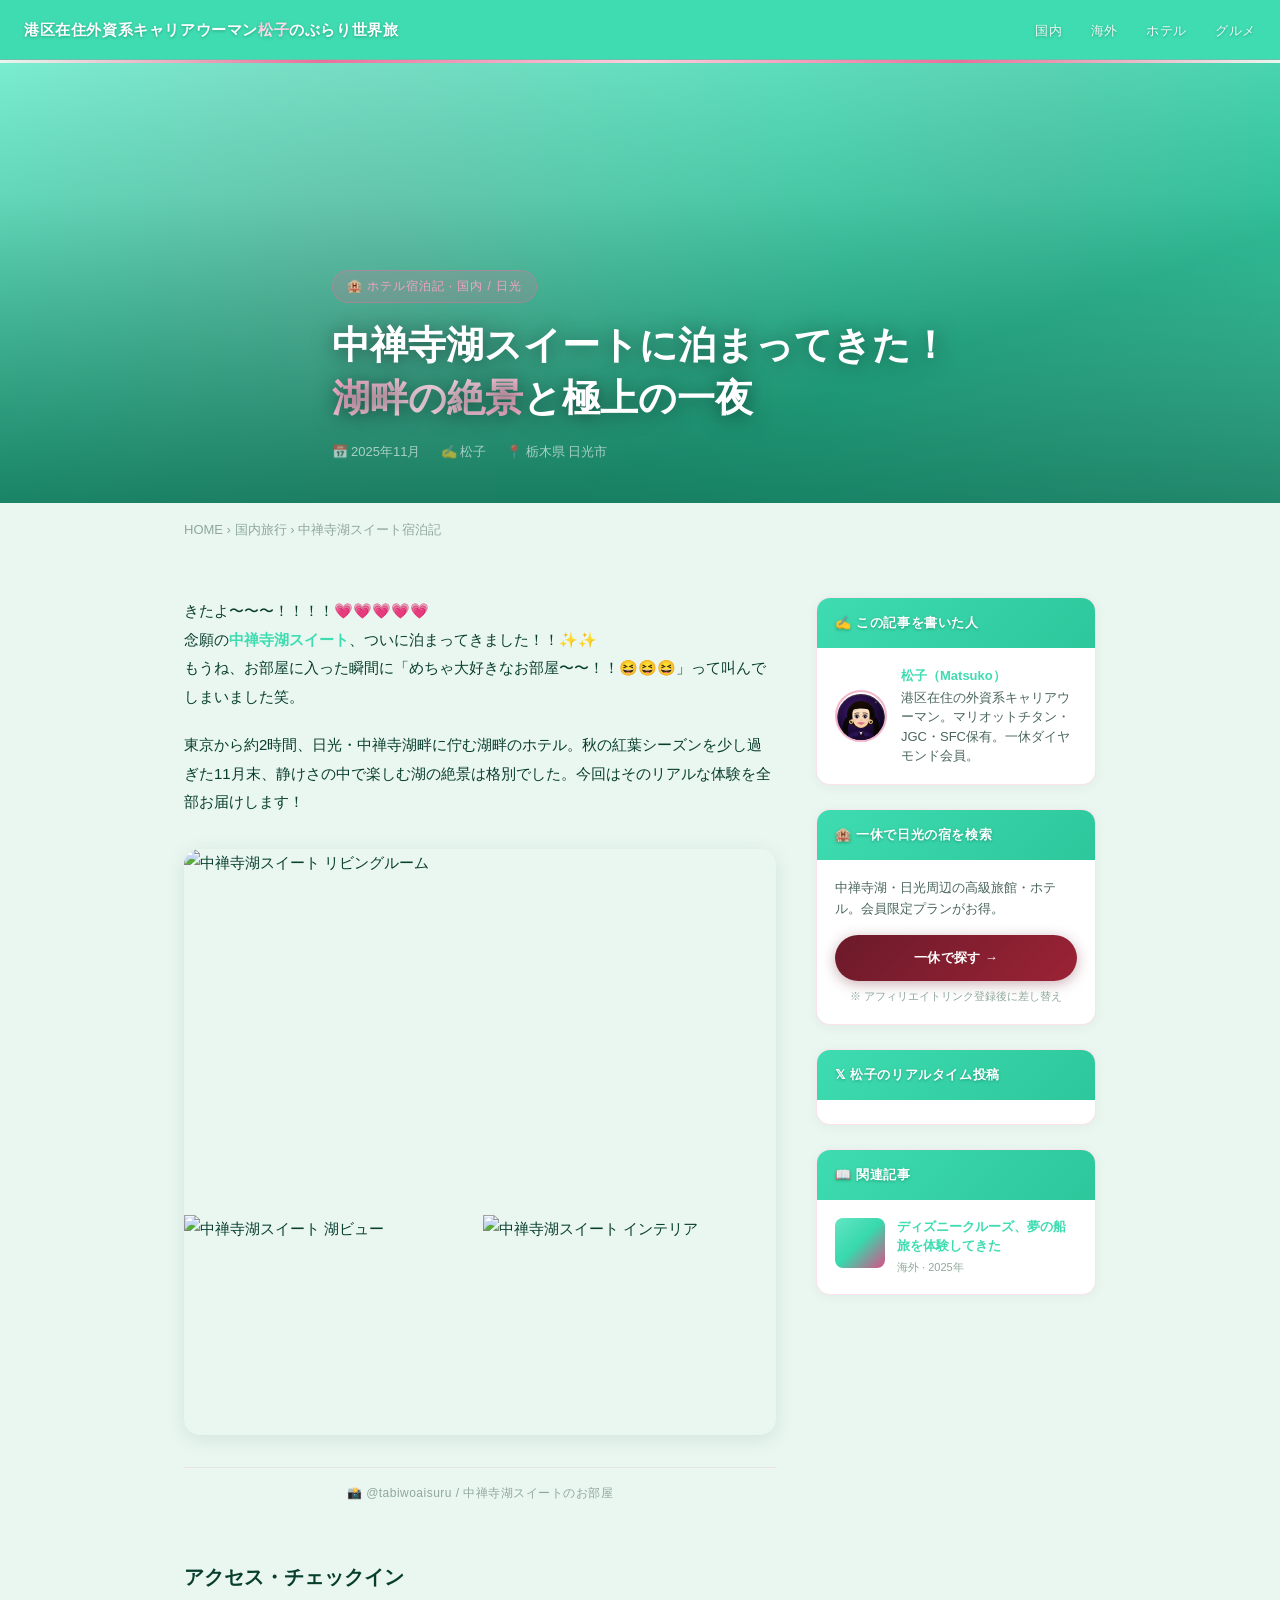
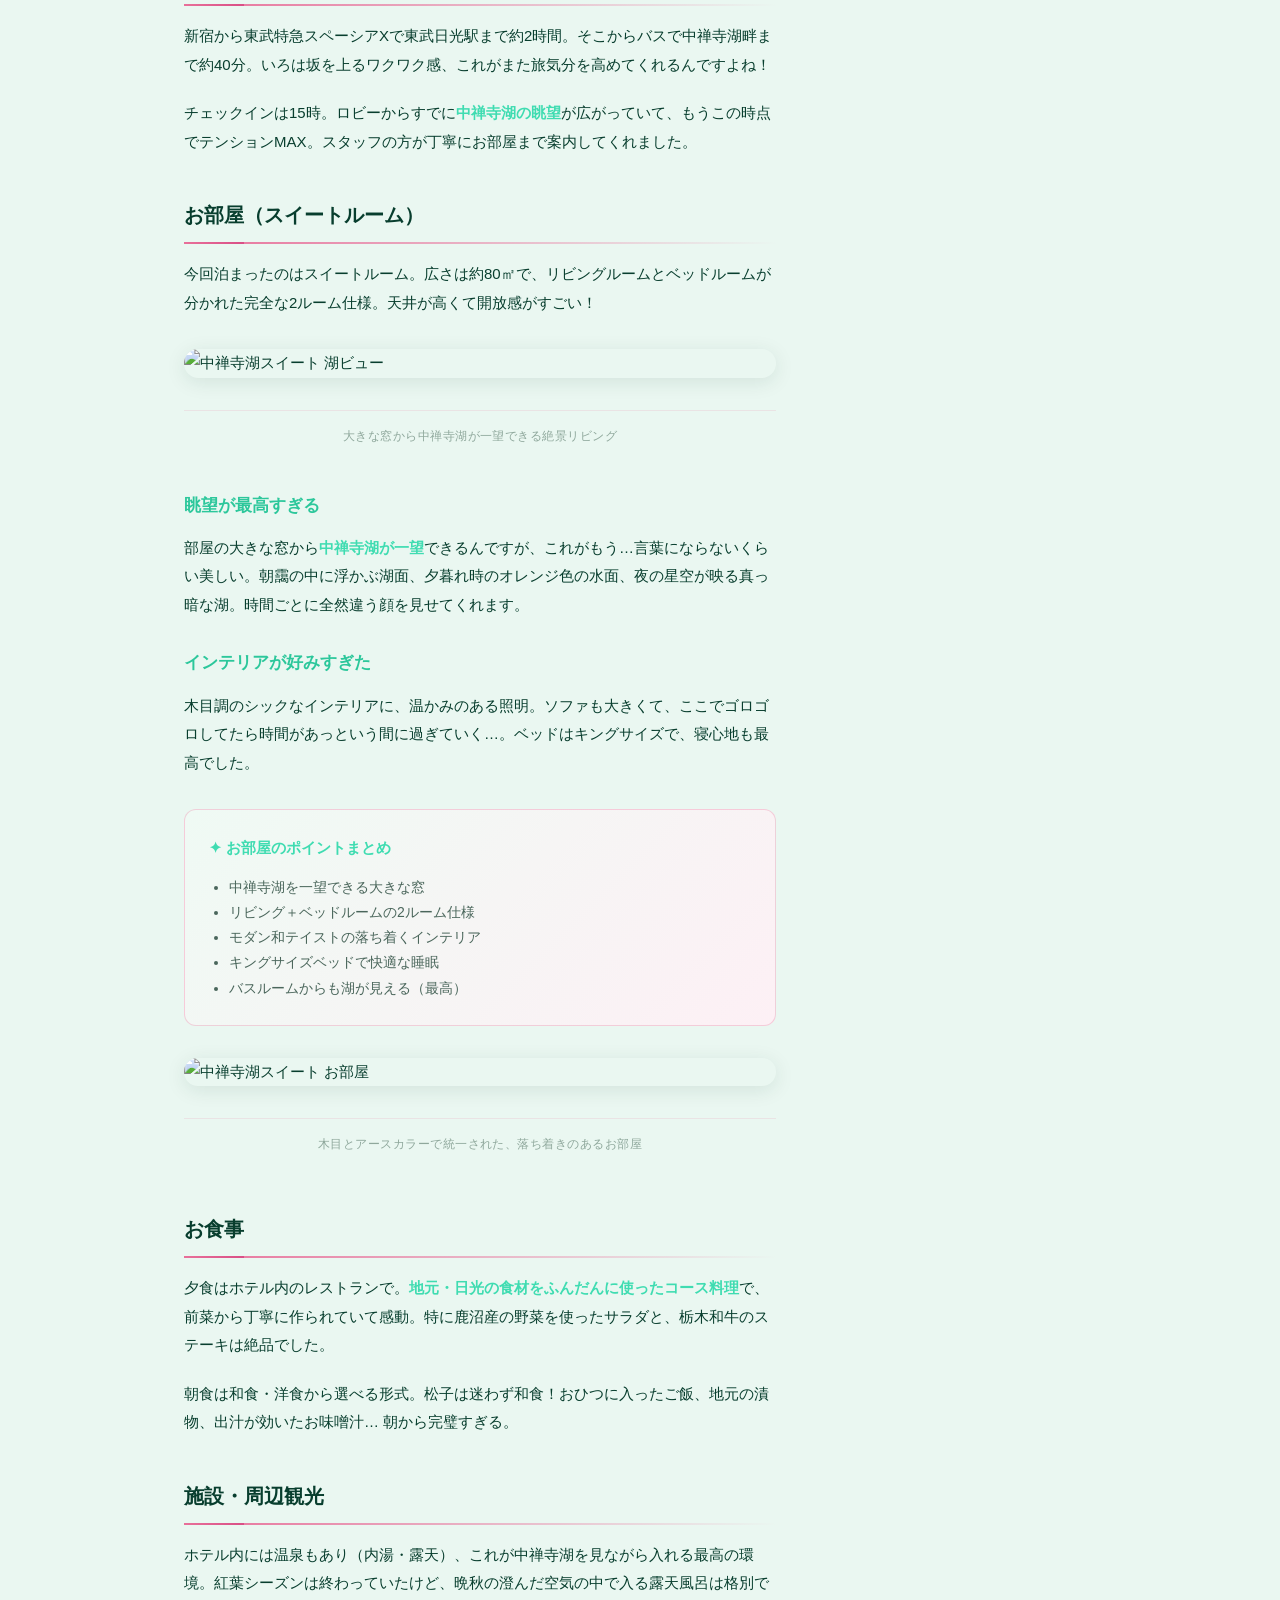
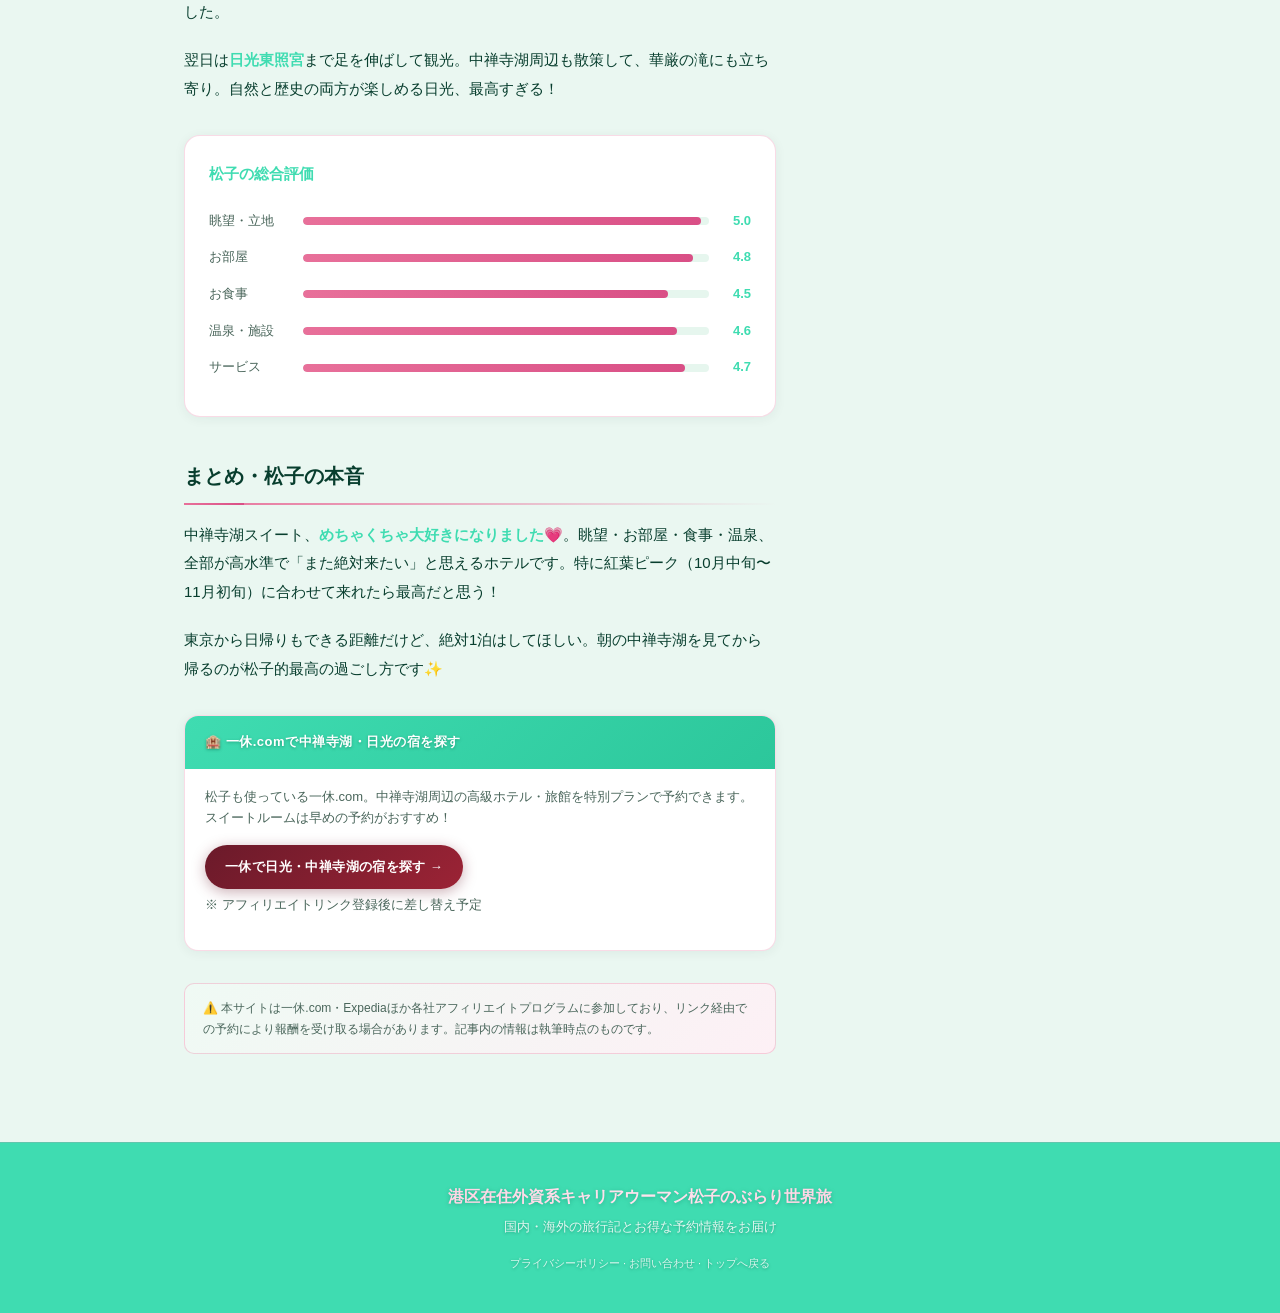
==== commit 54fd85d6: "グラデーション文字の影を修正 Co-Authored-By: Claude Sonnet 5.5 <noreply@anthropic.com>" ====
--- a/chuzenji-suite.html
+++ b/chuzenji-suite.html
@@ -107,6 +107,7 @@
 footer a{color:rgba(255,255,255,0.8)}
 header .logo,header nav a,.aff-label,.widget-head,.aff-card-head span,.profile-text,footer,footer a{text-shadow:0 1px 3px rgba(0,100,72,0.45)}
 .logo,.widget-head,.aff-card-head span{font-weight:700}
+.logo span,.profile-text h3,.footer-title{text-shadow:none;filter:drop-shadow(0 1px 2px rgba(0,100,72,0.35))}
 </style>
 </head>
 <body>
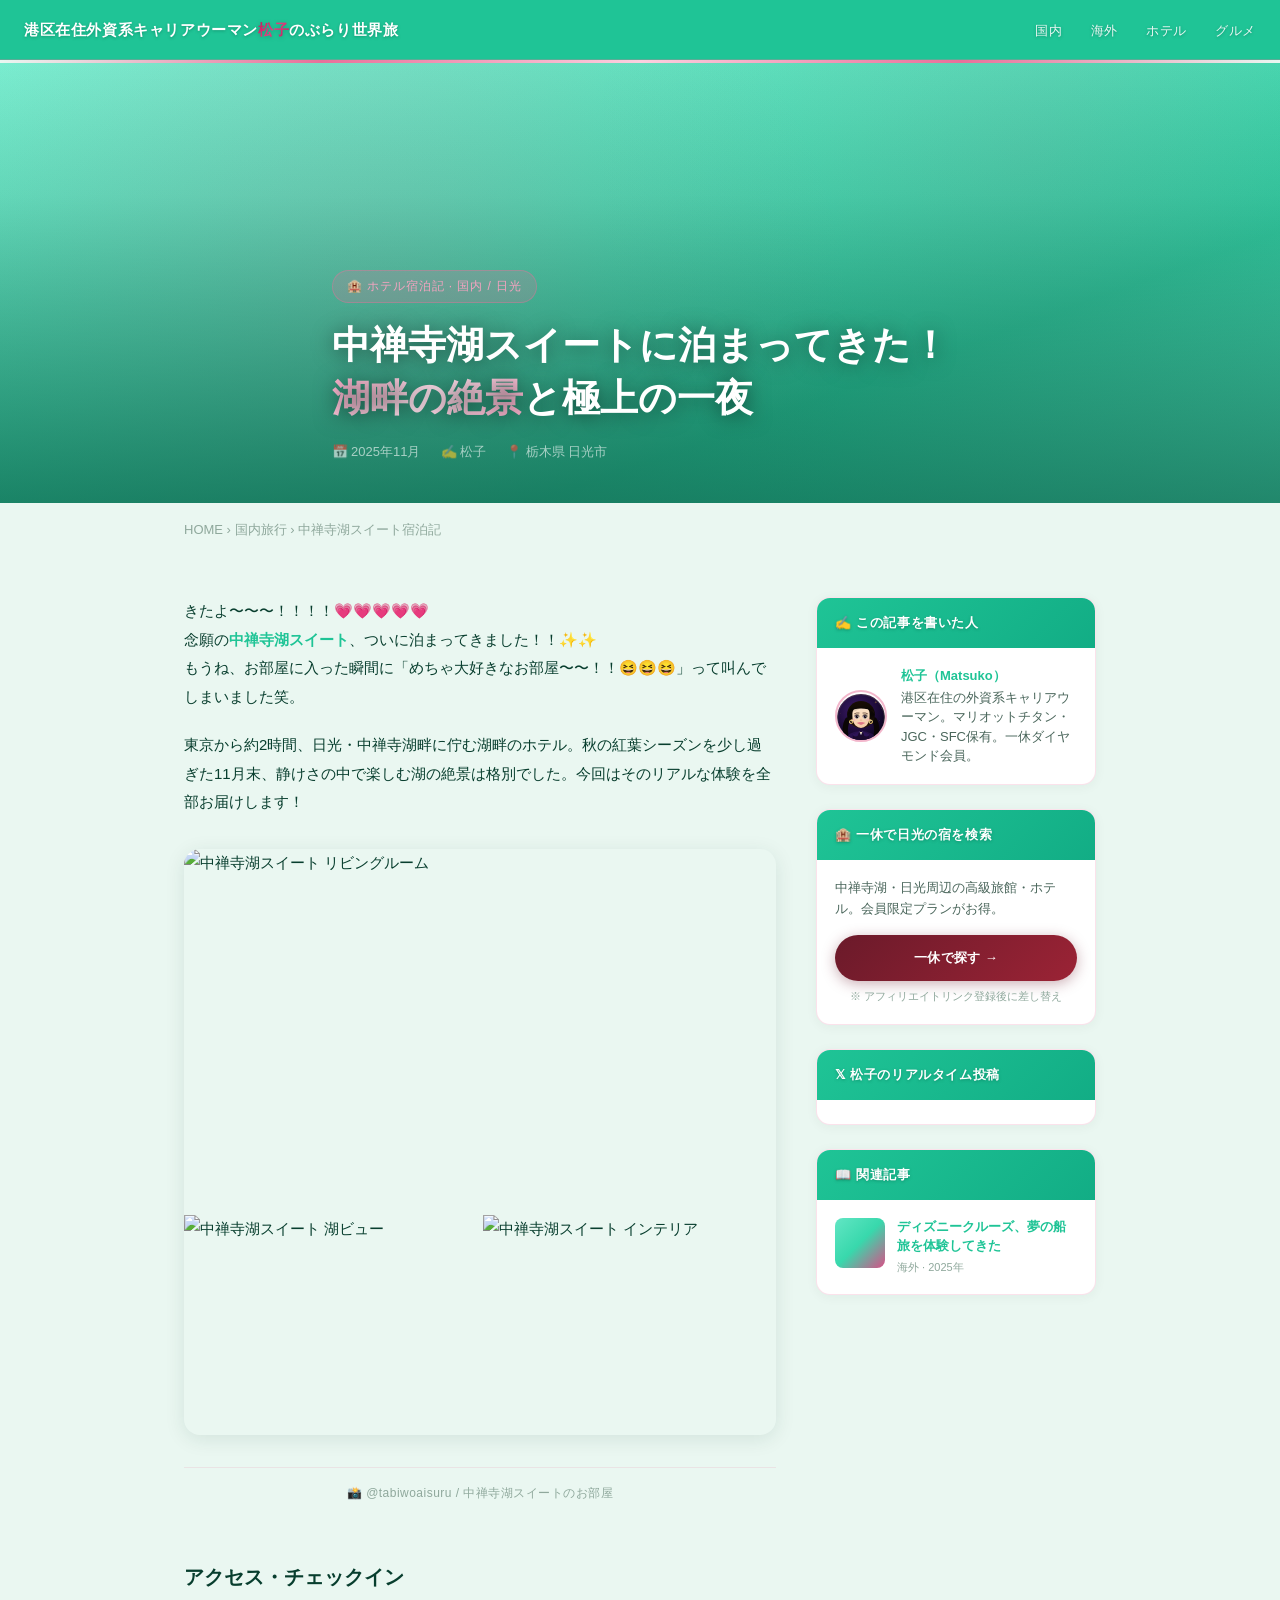
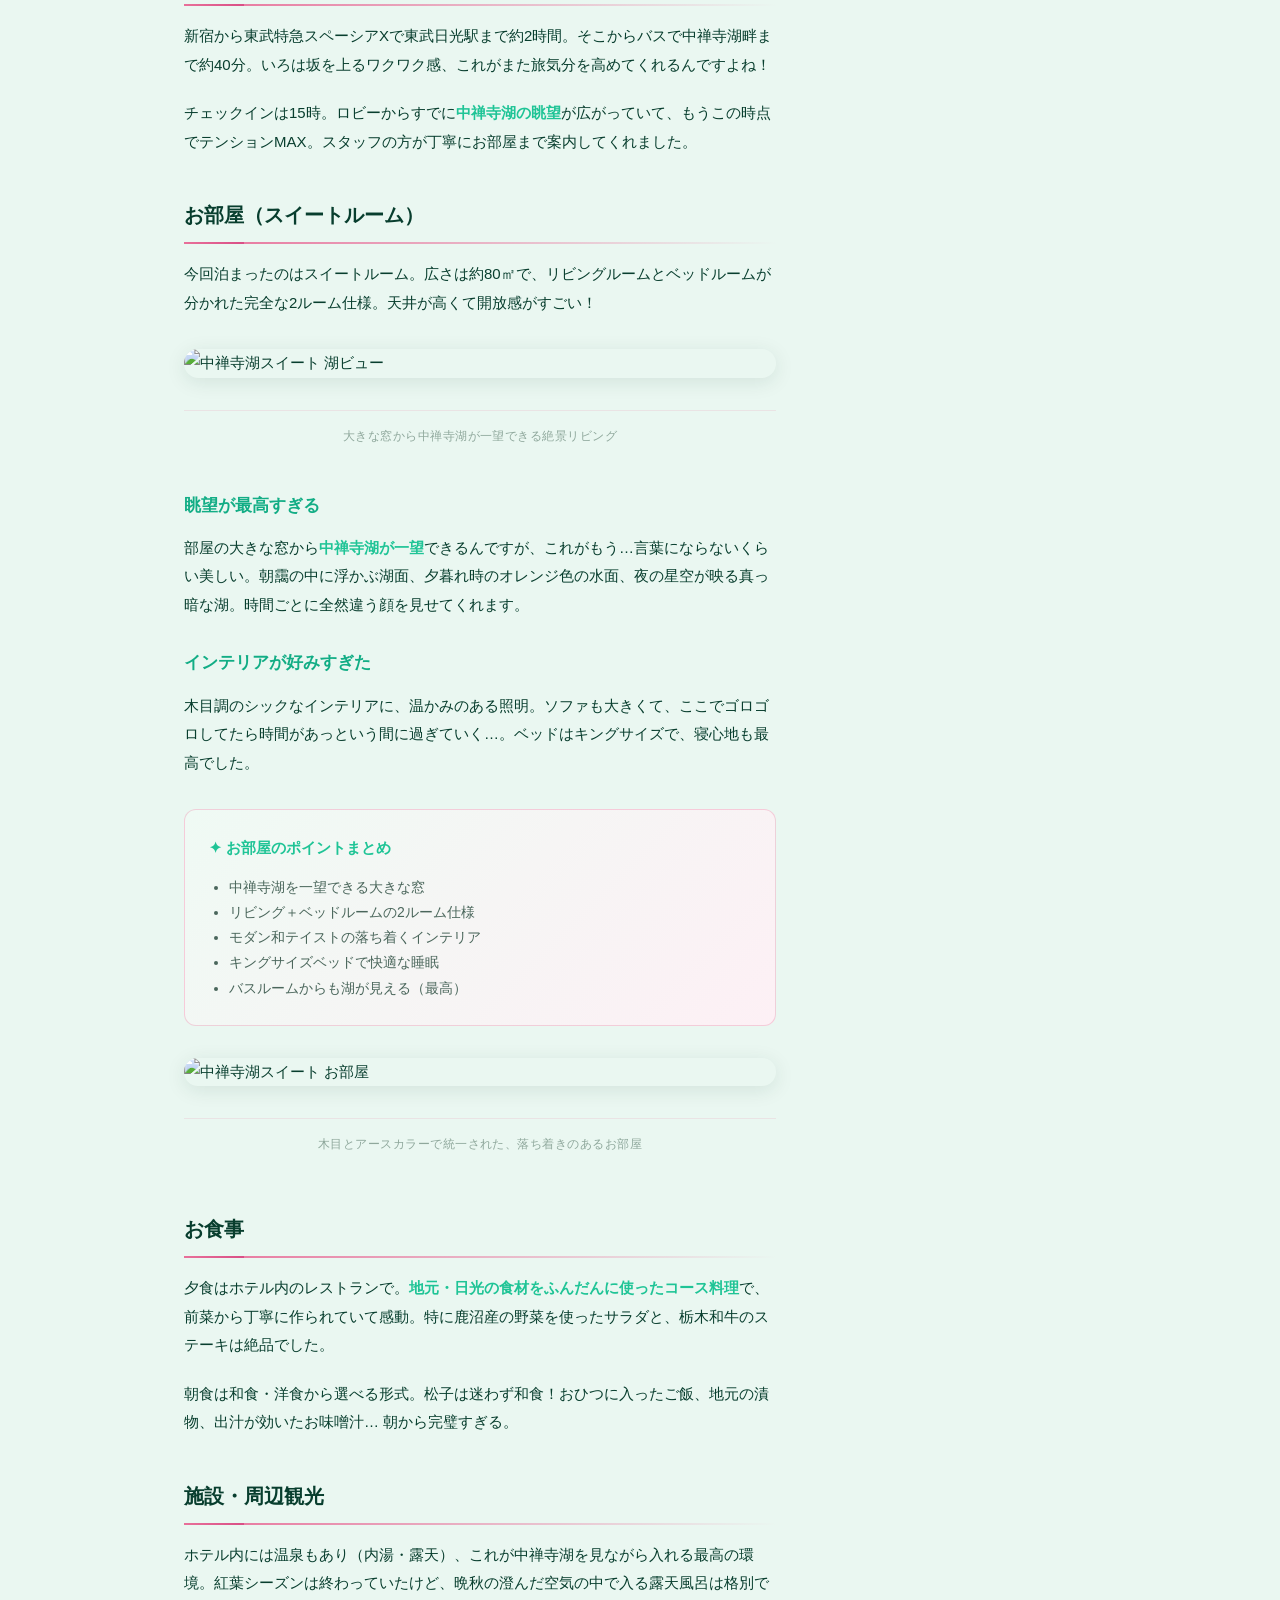
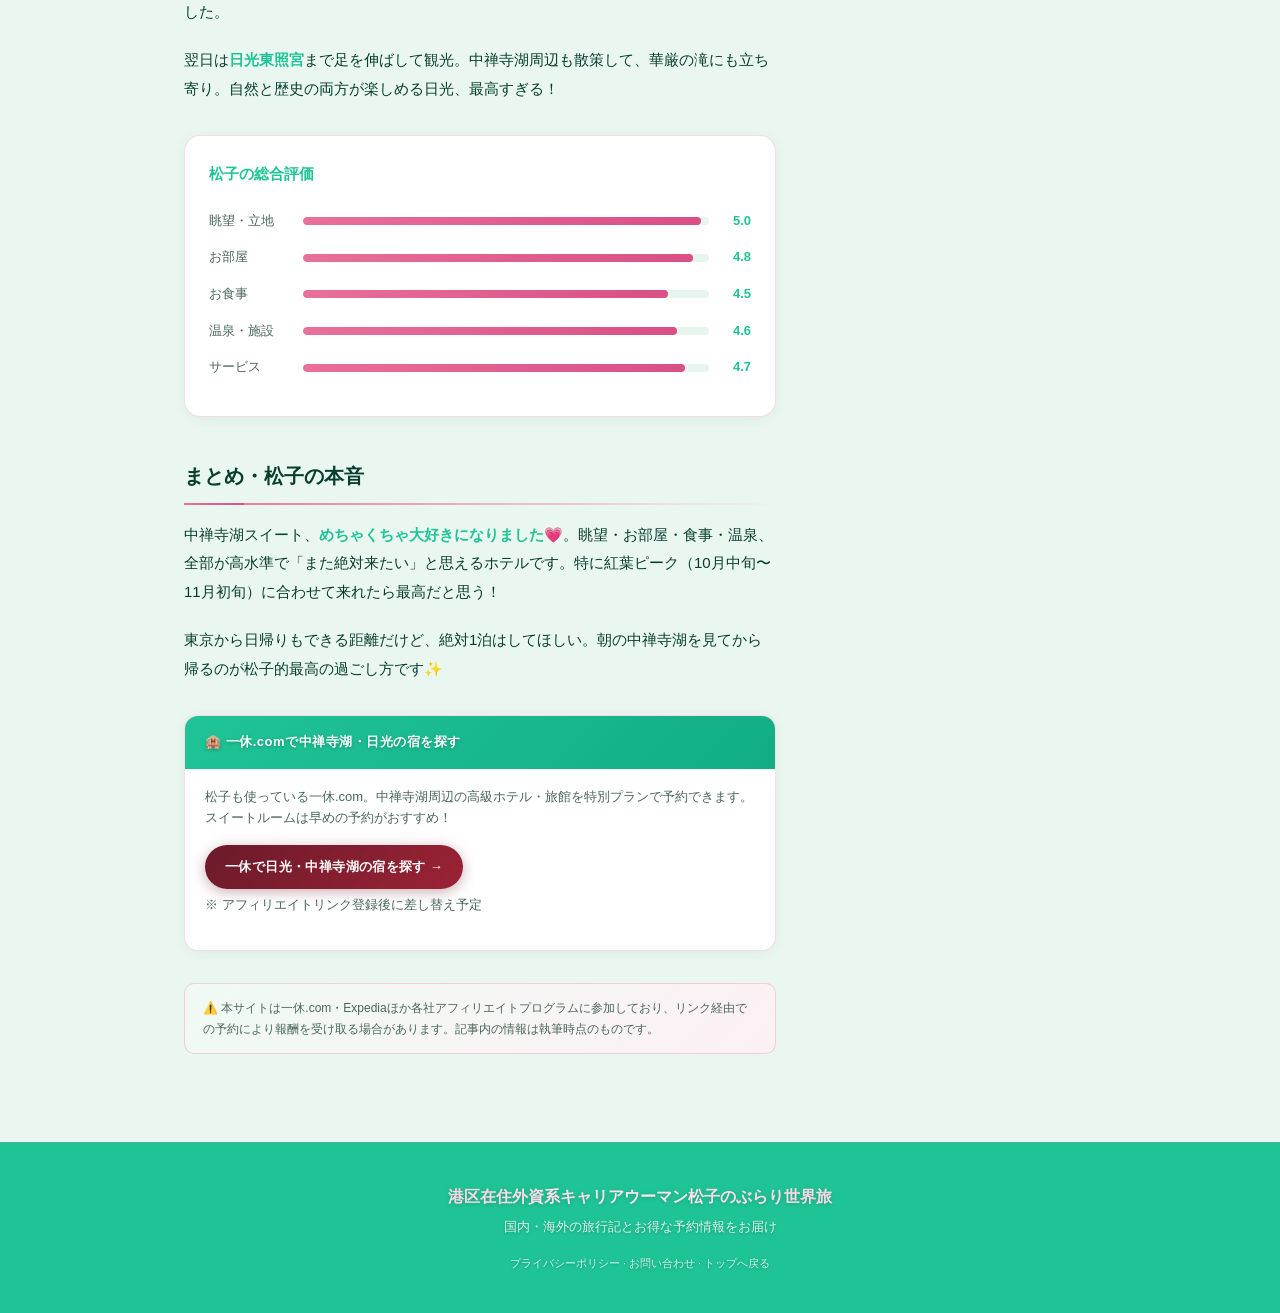
==== commit 32ac53d2: "ヘッダーのミントとロゴ「松子」のピンクを濃く調整 Co-Authored-By: Claude Sonnet 5.5 <noreply@anthropic.com>" ====
--- a/chuzenji-suite.html
+++ b/chuzenji-suite.html
@@ -8,7 +8,7 @@
 <style>
 *,*::before,*::after{box-sizing:border-box;margin:0;padding:0}
 :root{
-  --c1:#3fdcb1;--c2:#2cc79b;
+  --c1:#1fc496;--c2:#12ad85;
   --acc:#e8709a;--acc2:#f4a3c0;--acc3:#fbd0df;
   --rose:#d94f86;--roseli:#f7c5d8;
   --bg:#eaf7f1;--s1:#ffffff;--t1:#083e2e;--t2:#4a665b;--tm:#8fa89c;
@@ -108,6 +108,7 @@
 header .logo,header nav a,.aff-label,.widget-head,.aff-card-head span,.profile-text,footer,footer a{text-shadow:0 1px 3px rgba(0,100,72,0.45)}
 .logo,.widget-head,.aff-card-head span{font-weight:700}
 .logo span,.profile-text h3,.footer-title{text-shadow:none;filter:drop-shadow(0 1px 2px rgba(0,100,72,0.35))}
+.logo span{background:linear-gradient(135deg,#c2185b,#e0407f,#c2185b);-webkit-background-clip:text;background-clip:text;-webkit-text-fill-color:transparent}
 </style>
 </head>
 <body>
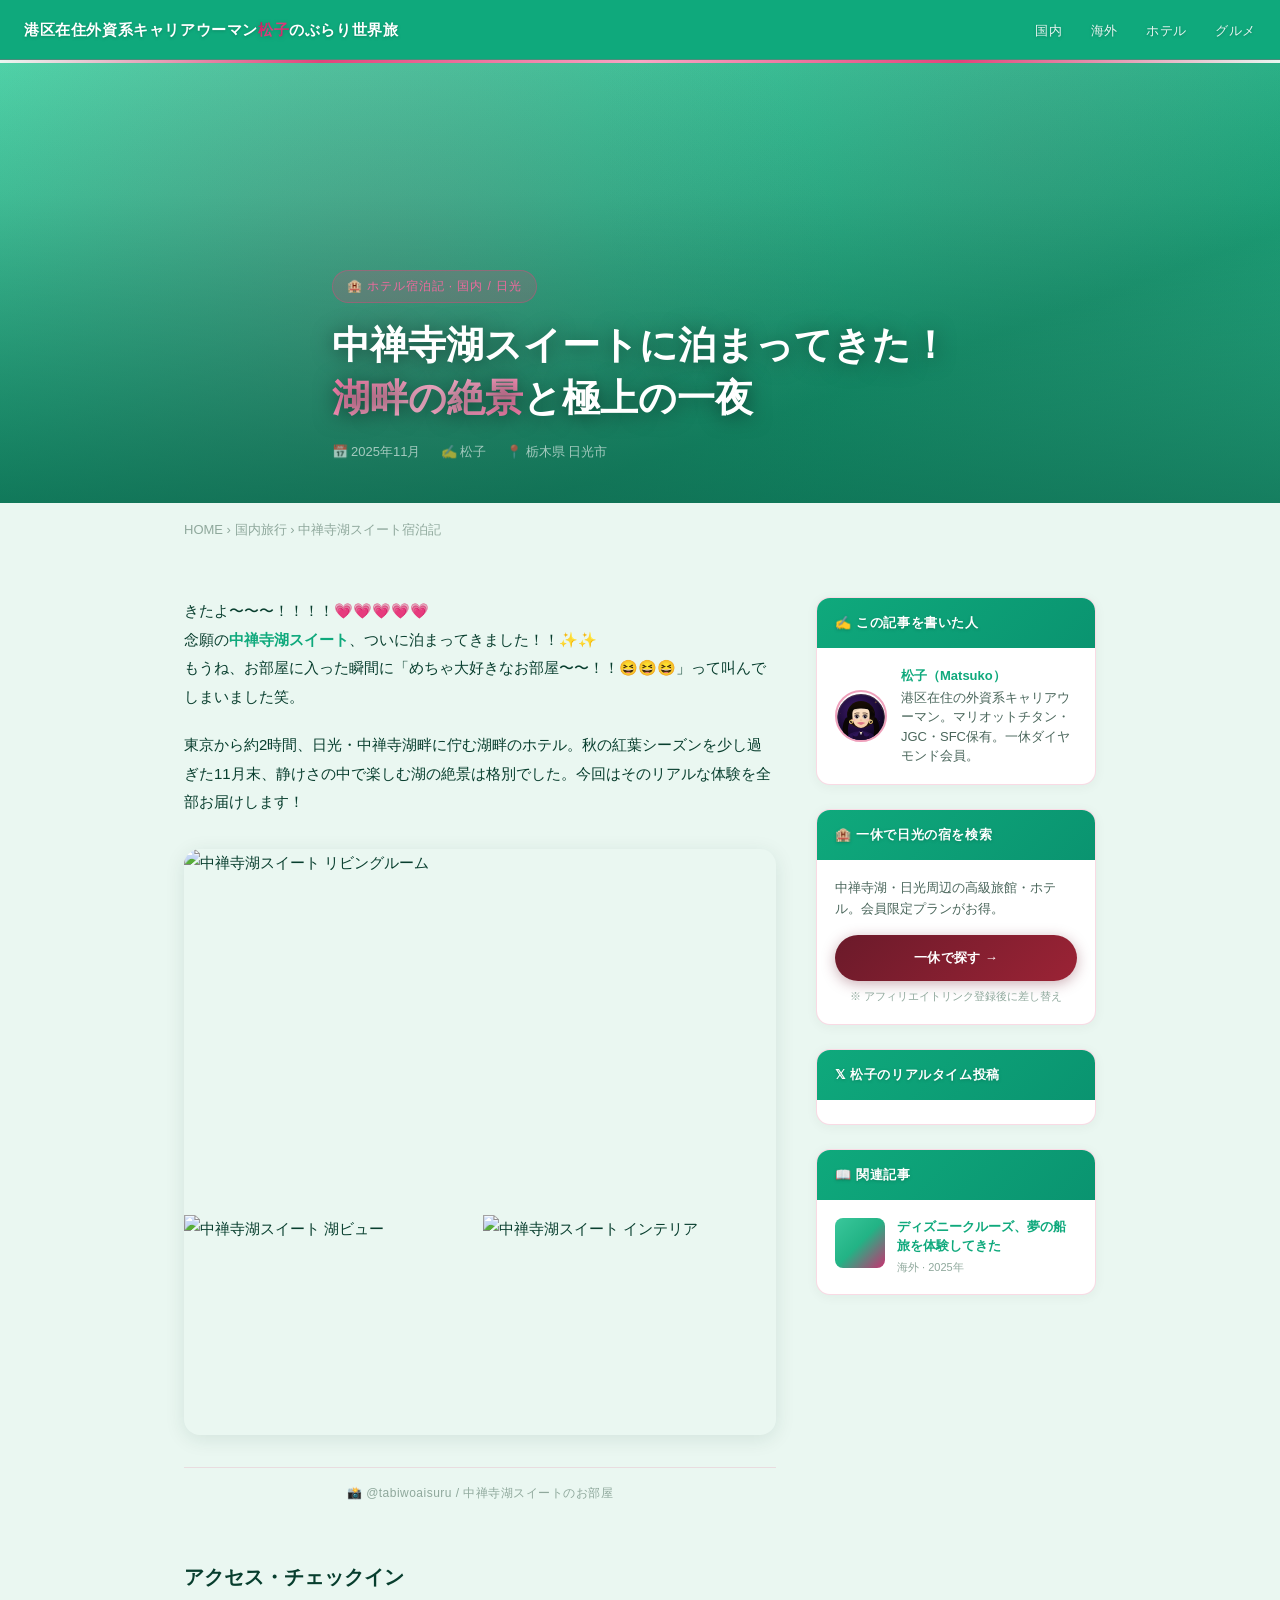
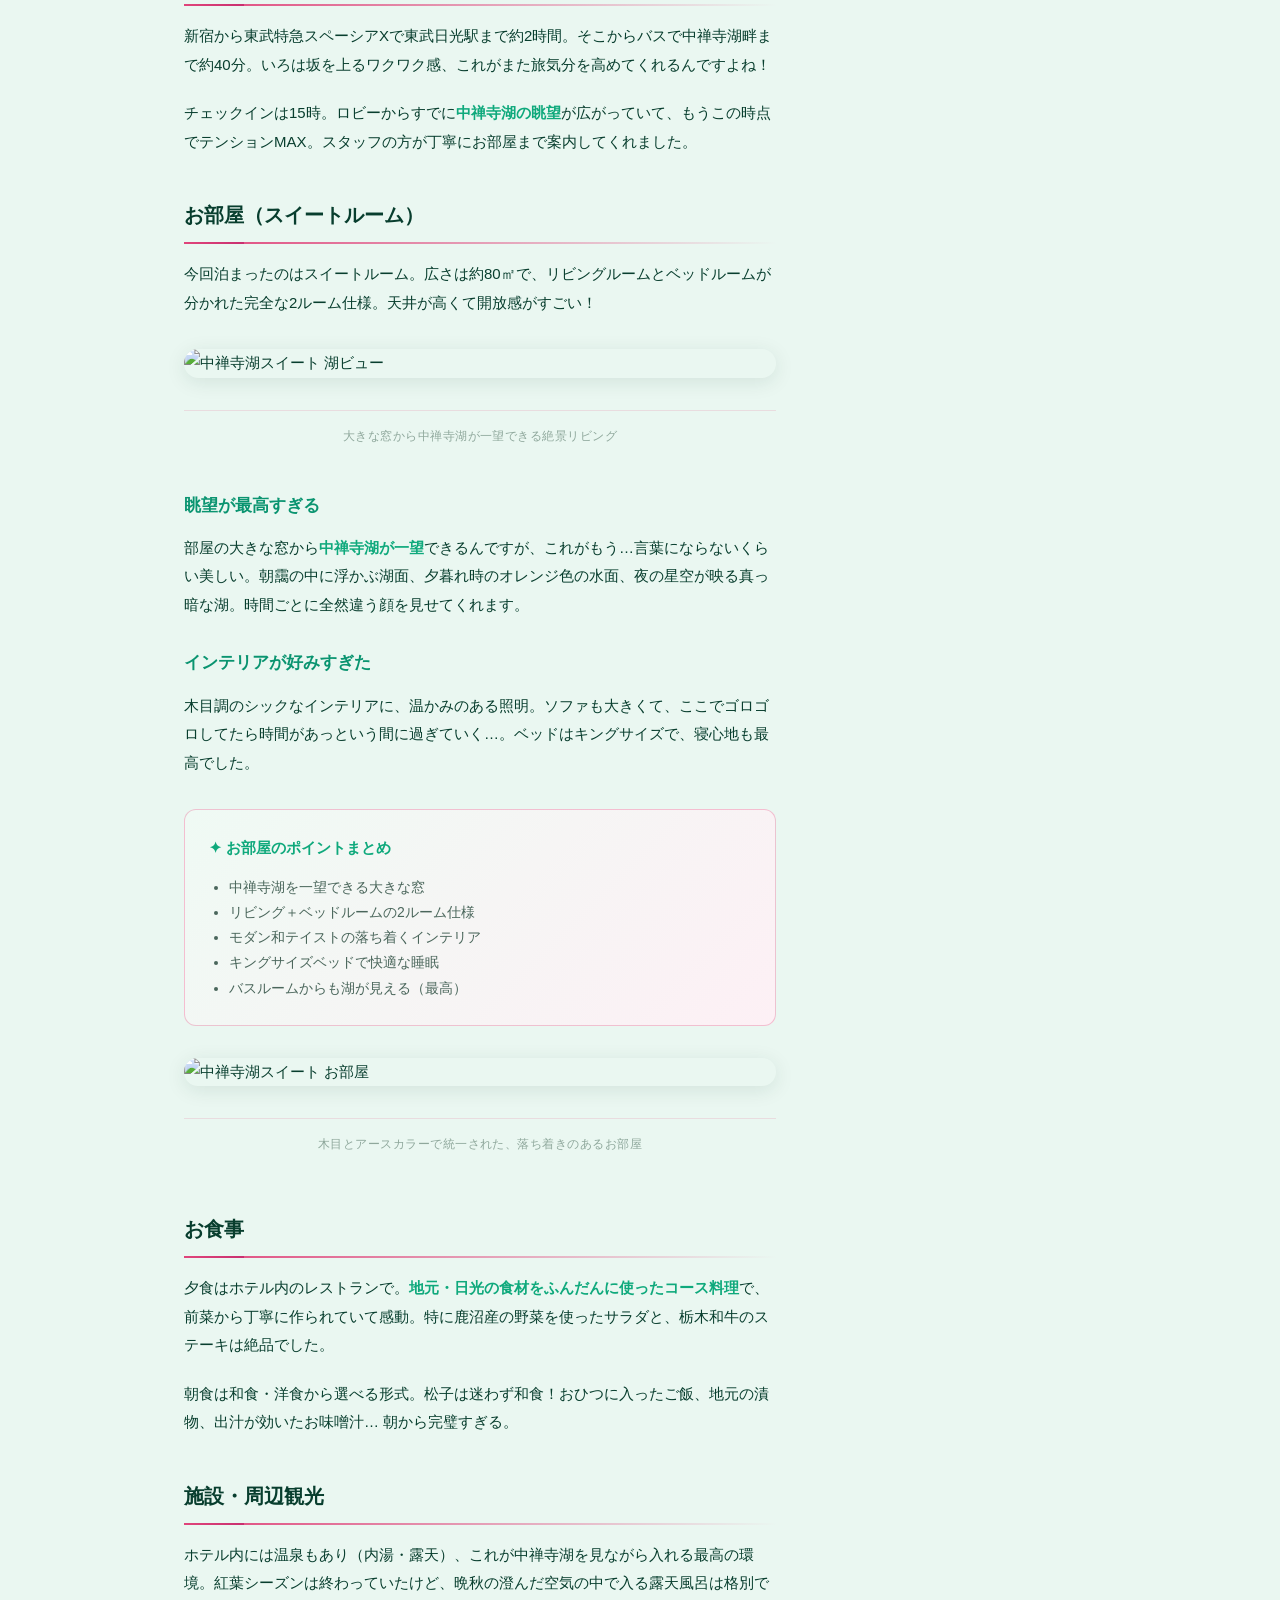
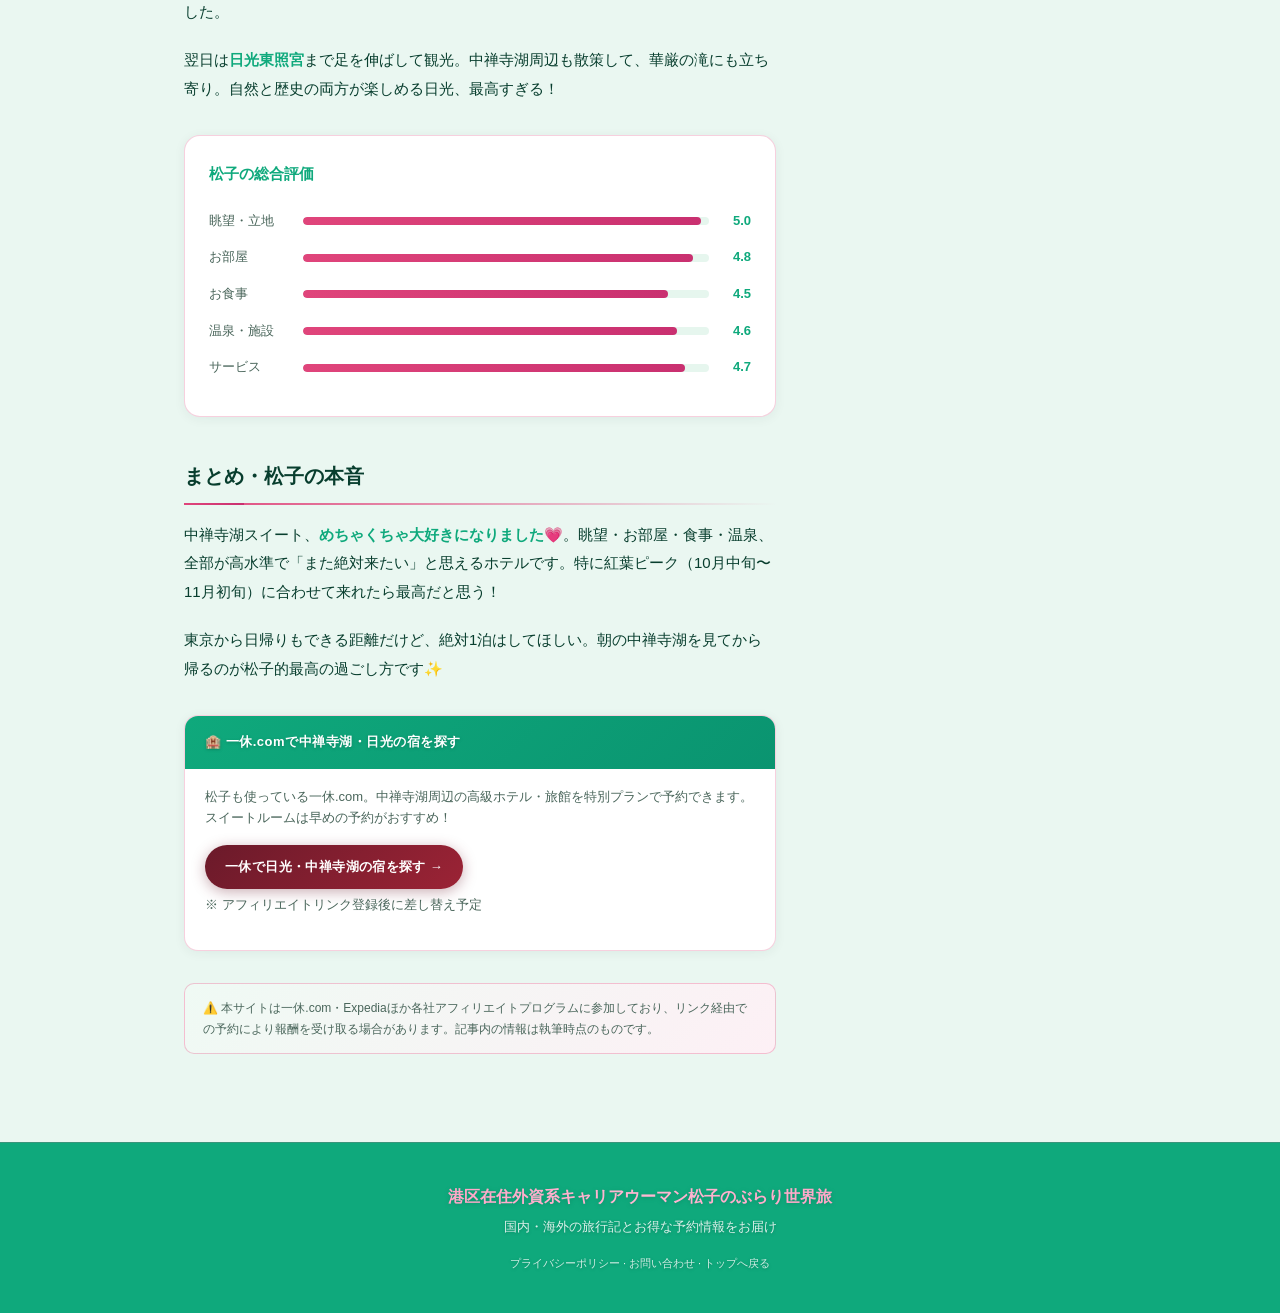
==== commit ff7c8f23: "ミントとピンクを全体的に一段濃く調整 Co-Authored-By: Claude Sonnet 5.5 <noreply@anthropic.com>" ====
--- a/chuzenji-suite.html
+++ b/chuzenji-suite.html
@@ -8,32 +8,32 @@
 <style>
 *,*::before,*::after{box-sizing:border-box;margin:0;padding:0}
 :root{
-  --c1:#1fc496;--c2:#12ad85;
-  --acc:#e8709a;--acc2:#f4a3c0;--acc3:#fbd0df;
-  --rose:#d94f86;--roseli:#f7c5d8;
+  --c1:#0fa97c;--c2:#0a9470;
+  --acc:#e0457b;--acc2:#ee6a9d;--acc3:#f7a6c4;
+  --rose:#c93070;--roseli:#f7c5d8;
   --bg:#eaf7f1;--s1:#ffffff;--t1:#083e2e;--t2:#4a665b;--tm:#8fa89c;
   --r:10px;
-  --gold:linear-gradient(135deg,#ffb3cf,#ffe3ee,#ffb3cf);
+  --gold:linear-gradient(135deg,#ff80b0,#ffb8d3,#ff80b0);
 }
 html{scroll-behavior:smooth}
 body{font-family:-apple-system,BlinkMacSystemFont,'Hiragino Sans','Noto Sans JP',sans-serif;background:var(--bg);color:var(--t1);line-height:1.7}
 a{color:inherit;text-decoration:none}
 img{max-width:100%;display:block}
 
-header{background:var(--c1);padding:0 1.5rem;position:sticky;top:0;z-index:100;display:flex;align-items:center;justify-content:space-between;height:60px;border-bottom:1px solid rgba(232,112,154,0.3)}
+header{background:var(--c1);padding:0 1.5rem;position:sticky;top:0;z-index:100;display:flex;align-items:center;justify-content:space-between;height:60px;border-bottom:1px solid rgba(224,69,123,0.3)}
 .logo{color:#fff;font-size:15px;font-weight:700;letter-spacing:.04em;line-height:1.3}
 .logo span{background:var(--gold);-webkit-background-clip:text;-webkit-text-fill-color:transparent;background-clip:text}
 nav a{color:rgba(255,255,255,0.9);font-size:13px;transition:color .2s;letter-spacing:.04em;margin-left:1.5rem}
-nav a:hover{color:#ffd0e2}
-
-.gold-strip{height:3px;background:linear-gradient(90deg,transparent,#e8709a,#fbd0df,#e8709a,transparent)}
+nav a:hover{color:#ffa3c6}
+
+.gold-strip{height:3px;background:linear-gradient(90deg,transparent,#e0457b,#f7a6c4,#e0457b,transparent)}
 
 .article-hero{position:relative;height:440px;overflow:hidden;display:flex;align-items:flex-end;padding:2.5rem}
-.article-hero-bg{position:absolute;inset:0;background:linear-gradient(160deg,#7aeccf 0%,#4fe0b8 40%,#2fd0a3 70%,#62e6c4 100%)}
-.article-hero-sparkle{position:absolute;inset:0;background-image:radial-gradient(circle at 30% 60%,rgba(232,112,154,0.2) 0%,transparent 50%),radial-gradient(circle at 80% 20%,rgba(217,79,134,0.1) 0%,transparent 40%)}
+.article-hero-bg{position:absolute;inset:0;background:linear-gradient(160deg,#4fd1a7 0%,#2dbd90 40%,#18a87a 70%,#3ac79b 100%)}
+.article-hero-sparkle{position:absolute;inset:0;background-image:radial-gradient(circle at 30% 60%,rgba(224,69,123,0.2) 0%,transparent 50%),radial-gradient(circle at 80% 20%,rgba(201,48,112,0.1) 0%,transparent 40%)}
 .article-hero-overlay{position:absolute;inset:0;background:linear-gradient(to top,rgba(6,95,70,0.7) 0%,rgba(6,95,70,0.1) 70%,transparent 100%)}
 .article-hero-content{position:relative;z-index:1;max-width:800px}
-.article-eyebrow{display:inline-flex;align-items:center;gap:8px;background:rgba(232,112,154,0.2);border:0.5px solid rgba(232,112,154,0.4);color:var(--acc2);font-size:12px;padding:5px 14px;border-radius:20px;margin-bottom:1rem;letter-spacing:.08em}
+.article-eyebrow{display:inline-flex;align-items:center;gap:8px;background:rgba(224,69,123,0.2);border:0.5px solid rgba(224,69,123,0.4);color:var(--acc2);font-size:12px;padding:5px 14px;border-radius:20px;margin-bottom:1rem;letter-spacing:.08em}
 .article-hero-content h1{font-size:clamp(22px,4vw,38px);font-weight:700;color:#fff;line-height:1.4;margin-bottom:1rem;text-shadow:0 2px 20px rgba(0,0,0,0.5)}
 .article-hero-content h1 em{background:var(--gold);-webkit-background-clip:text;-webkit-text-fill-color:transparent;background-clip:text;font-style:normal}
 .article-meta{display:flex;gap:1.25rem;color:rgba(255,255,255,0.6);font-size:13px}
@@ -43,18 +43,18 @@
 @media(max-width:768px){.article-layout{grid-template-columns:1fr}.article-sidebar{display:none}}
 
 .article-body{font-size:15px;line-height:1.9;color:var(--t1)}
-.article-body h2{font-size:20px;font-weight:700;margin:2.5rem 0 1rem;padding-bottom:.5rem;border-bottom:2px solid;border-image:linear-gradient(90deg,#e8709a,transparent) 1;position:relative}
-.article-body h2::before{content:"";position:absolute;left:0;bottom:-2px;width:60px;height:2px;background:linear-gradient(90deg,#e8709a,#d94f86)}
+.article-body h2{font-size:20px;font-weight:700;margin:2.5rem 0 1rem;padding-bottom:.5rem;border-bottom:2px solid;border-image:linear-gradient(90deg,#e0457b,transparent) 1;position:relative}
+.article-body h2::before{content:"";position:absolute;left:0;bottom:-2px;width:60px;height:2px;background:linear-gradient(90deg,#e0457b,#c93070)}
 .article-body h3{font-size:17px;font-weight:700;margin:1.75rem 0 .75rem;color:var(--c2)}
 .article-body p{margin-bottom:1.25rem}
 .article-body strong{color:var(--c1);font-weight:700}
 
-.photo-embed{background:var(--s1);border-radius:16px;overflow:hidden;margin:2rem 0;border:0.5px solid rgba(232,112,154,0.2);box-shadow:0 4px 20px rgba(5,59,46,0.08)}
-.photo-placeholder{height:300px;display:flex;flex-direction:column;align-items:center;justify-content:center;gap:1rem;background:linear-gradient(160deg,#7aeccf,#4fe0b8,#62e6c4);color:rgba(255,255,255,0.8);font-size:14px}
+.photo-embed{background:var(--s1);border-radius:16px;overflow:hidden;margin:2rem 0;border:0.5px solid rgba(224,69,123,0.2);box-shadow:0 4px 20px rgba(5,59,46,0.08)}
+.photo-placeholder{height:300px;display:flex;flex-direction:column;align-items:center;justify-content:center;gap:1rem;background:linear-gradient(160deg,#4fd1a7,#2dbd90,#3ac79b);color:rgba(255,255,255,0.8);font-size:14px}
 .photo-placeholder span{font-size:40px}
-.photo-caption{padding:.875rem 1.25rem;font-size:13px;color:var(--t2);border-top:0.5px solid rgba(232,112,154,0.15)}
-
-.tweet-embed-box{background:var(--s1);border-radius:16px;overflow:hidden;margin:2rem 0;border:0.5px solid rgba(232,112,154,0.2);box-shadow:0 4px 20px rgba(5,59,46,0.08);padding:1.25rem}
+.photo-caption{padding:.875rem 1.25rem;font-size:13px;color:var(--t2);border-top:0.5px solid rgba(224,69,123,0.15)}
+
+.tweet-embed-box{background:var(--s1);border-radius:16px;overflow:hidden;margin:2rem 0;border:0.5px solid rgba(224,69,123,0.2);box-shadow:0 4px 20px rgba(5,59,46,0.08);padding:1.25rem}
 .photo-grid{display:grid;gap:6px;margin:2rem 0;border-radius:16px;overflow:hidden;box-shadow:0 4px 20px rgba(5,59,46,0.1)}
 .photo-grid.three .pg-main{grid-column:1/-1;height:360px;overflow:hidden}
 .photo-grid.three{grid-template-columns:1fr 1fr}
@@ -65,19 +65,19 @@
 .photo-single{border-radius:16px;overflow:hidden;margin:2rem 0;box-shadow:0 4px 20px rgba(5,59,46,0.1)}
 .photo-single img{width:100%;max-height:440px;object-fit:cover}
 
-.highlight-box{background:linear-gradient(135deg,#effaf4,#fdf0f5);border:0.5px solid rgba(232,112,154,0.3);border-radius:12px;padding:1.5rem;margin:2rem 0}
+.highlight-box{background:linear-gradient(135deg,#effaf4,#fdf0f5);border:0.5px solid rgba(224,69,123,0.3);border-radius:12px;padding:1.5rem;margin:2rem 0}
 .highlight-box h4{font-size:15px;font-weight:700;margin-bottom:.75rem;color:var(--c1)}
 .highlight-box ul{padding-left:1.25rem;font-size:14px;color:var(--t2);line-height:1.8}
 
-.rating-box{background:var(--s1);border-radius:16px;border:0.5px solid rgba(232,112,154,0.25);padding:1.5rem;margin:2rem 0;box-shadow:0 2px 12px rgba(5,59,46,0.06)}
+.rating-box{background:var(--s1);border-radius:16px;border:0.5px solid rgba(224,69,123,0.25);padding:1.5rem;margin:2rem 0;box-shadow:0 2px 12px rgba(5,59,46,0.06)}
 .rating-box h4{font-size:15px;font-weight:700;margin-bottom:1.25rem;color:var(--c1)}
 .rating-row{display:flex;align-items:center;gap:.875rem;margin-bottom:.75rem}
 .rating-label{width:80px;font-size:13px;color:var(--t2);flex-shrink:0}
 .rating-bar{flex:1;height:8px;background:#e6f6ee;border-radius:4px;overflow:hidden}
-.rating-fill{height:100%;border-radius:4px;background:linear-gradient(90deg,#e8709a,#d94f86)}
+.rating-fill{height:100%;border-radius:4px;background:linear-gradient(90deg,#e0457b,#c93070)}
 .rating-score{font-size:13px;font-weight:700;color:var(--c1);width:28px;text-align:right}
 
-.aff-card{border-radius:14px;overflow:hidden;background:var(--s1);border:0.5px solid rgba(232,112,154,0.25);margin:2rem 0;box-shadow:0 2px 12px rgba(5,59,46,0.06)}
+.aff-card{border-radius:14px;overflow:hidden;background:var(--s1);border:0.5px solid rgba(224,69,123,0.25);margin:2rem 0;box-shadow:0 2px 12px rgba(5,59,46,0.06)}
 .aff-card-head{padding:.875rem 1.25rem;background:linear-gradient(135deg,var(--c1),var(--c2));display:flex;align-items:center;gap:8px}
 .aff-card-head span{color:#fff;font-size:13px;font-weight:600;letter-spacing:.04em}
 .aff-card-body{padding:1.125rem 1.25rem}
@@ -92,17 +92,17 @@
 .breadcrumb a:hover{color:var(--acc)}
 
 /* Sidebar */
-.widget{background:var(--s1);border-radius:14px;border:0.5px solid rgba(232,112,154,0.2);overflow:hidden;margin-bottom:1.5rem;box-shadow:0 2px 12px rgba(5,59,46,0.05)}
+.widget{background:var(--s1);border-radius:14px;border:0.5px solid rgba(224,69,123,0.2);overflow:hidden;margin-bottom:1.5rem;box-shadow:0 2px 12px rgba(5,59,46,0.05)}
 .widget-head{padding:.875rem 1.125rem;background:linear-gradient(135deg,var(--c1),var(--c2));color:#fff;font-size:13px;font-weight:700;letter-spacing:.05em}
 .widget-body{padding:1.125rem}
 .profile-mini{display:flex;align-items:center;gap:.875rem}
-.profile-mini-avatar{width:52px;height:52px;border-radius:50%;flex-shrink:0;overflow:hidden;border:2px solid rgba(232,112,154,0.5)}
+.profile-mini-avatar{width:52px;height:52px;border-radius:50%;flex-shrink:0;overflow:hidden;border:2px solid rgba(224,69,123,0.5)}
 .profile-mini-text{font-size:13px;color:var(--t2);line-height:1.5}
 .profile-mini-text strong{display:block;color:var(--c1);margin-bottom:2px}
 
-.aff-disclaimer{background:linear-gradient(135deg,#effaf4,#fdf0f5);border:0.5px solid rgba(232,112,154,0.3);border-radius:10px;padding:.875rem 1.125rem;font-size:12px;color:var(--t2);margin-top:2rem;line-height:1.7}
-
-footer{background:var(--c1);border-top:1px solid rgba(232,112,154,0.2);color:rgba(255,255,255,0.85);text-align:center;padding:2.5rem 1rem;font-size:13px;margin-top:3rem}
+.aff-disclaimer{background:linear-gradient(135deg,#effaf4,#fdf0f5);border:0.5px solid rgba(224,69,123,0.3);border-radius:10px;padding:.875rem 1.125rem;font-size:12px;color:var(--t2);margin-top:2rem;line-height:1.7}
+
+footer{background:var(--c1);border-top:1px solid rgba(224,69,123,0.2);color:rgba(255,255,255,0.85);text-align:center;padding:2.5rem 1rem;font-size:13px;margin-top:3rem}
 .footer-title{font-size:16px;font-weight:700;margin-bottom:.375rem;background:var(--gold);-webkit-background-clip:text;-webkit-text-fill-color:transparent;background-clip:text}
 footer a{color:rgba(255,255,255,0.8)}
 header .logo,header nav a,.aff-label,.widget-head,.aff-card-head span,.profile-text,footer,footer a{text-shadow:0 1px 3px rgba(0,100,72,0.45)}
@@ -293,7 +293,7 @@
         <div class="widget-body">
           <div style="display:flex;flex-direction:column;gap:.875rem">
             <a href="disney-cruise.html" style="display:flex;gap:.75rem;align-items:flex-start">
-              <div style="width:50px;height:50px;border-radius:8px;flex-shrink:0;background:linear-gradient(135deg,#62e6c4,#38d8ac,#d94f86)"></div>
+              <div style="width:50px;height:50px;border-radius:8px;flex-shrink:0;background:linear-gradient(135deg,#3ac79b,#22b385,#c93070)"></div>
               <div>
                 <div style="font-size:13px;font-weight:600;color:var(--c1);line-height:1.4">ディズニークルーズ、夢の船旅を体験してきた</div>
                 <div style="font-size:11px;color:var(--tm);margin-top:3px">海外 · 2025年</div>
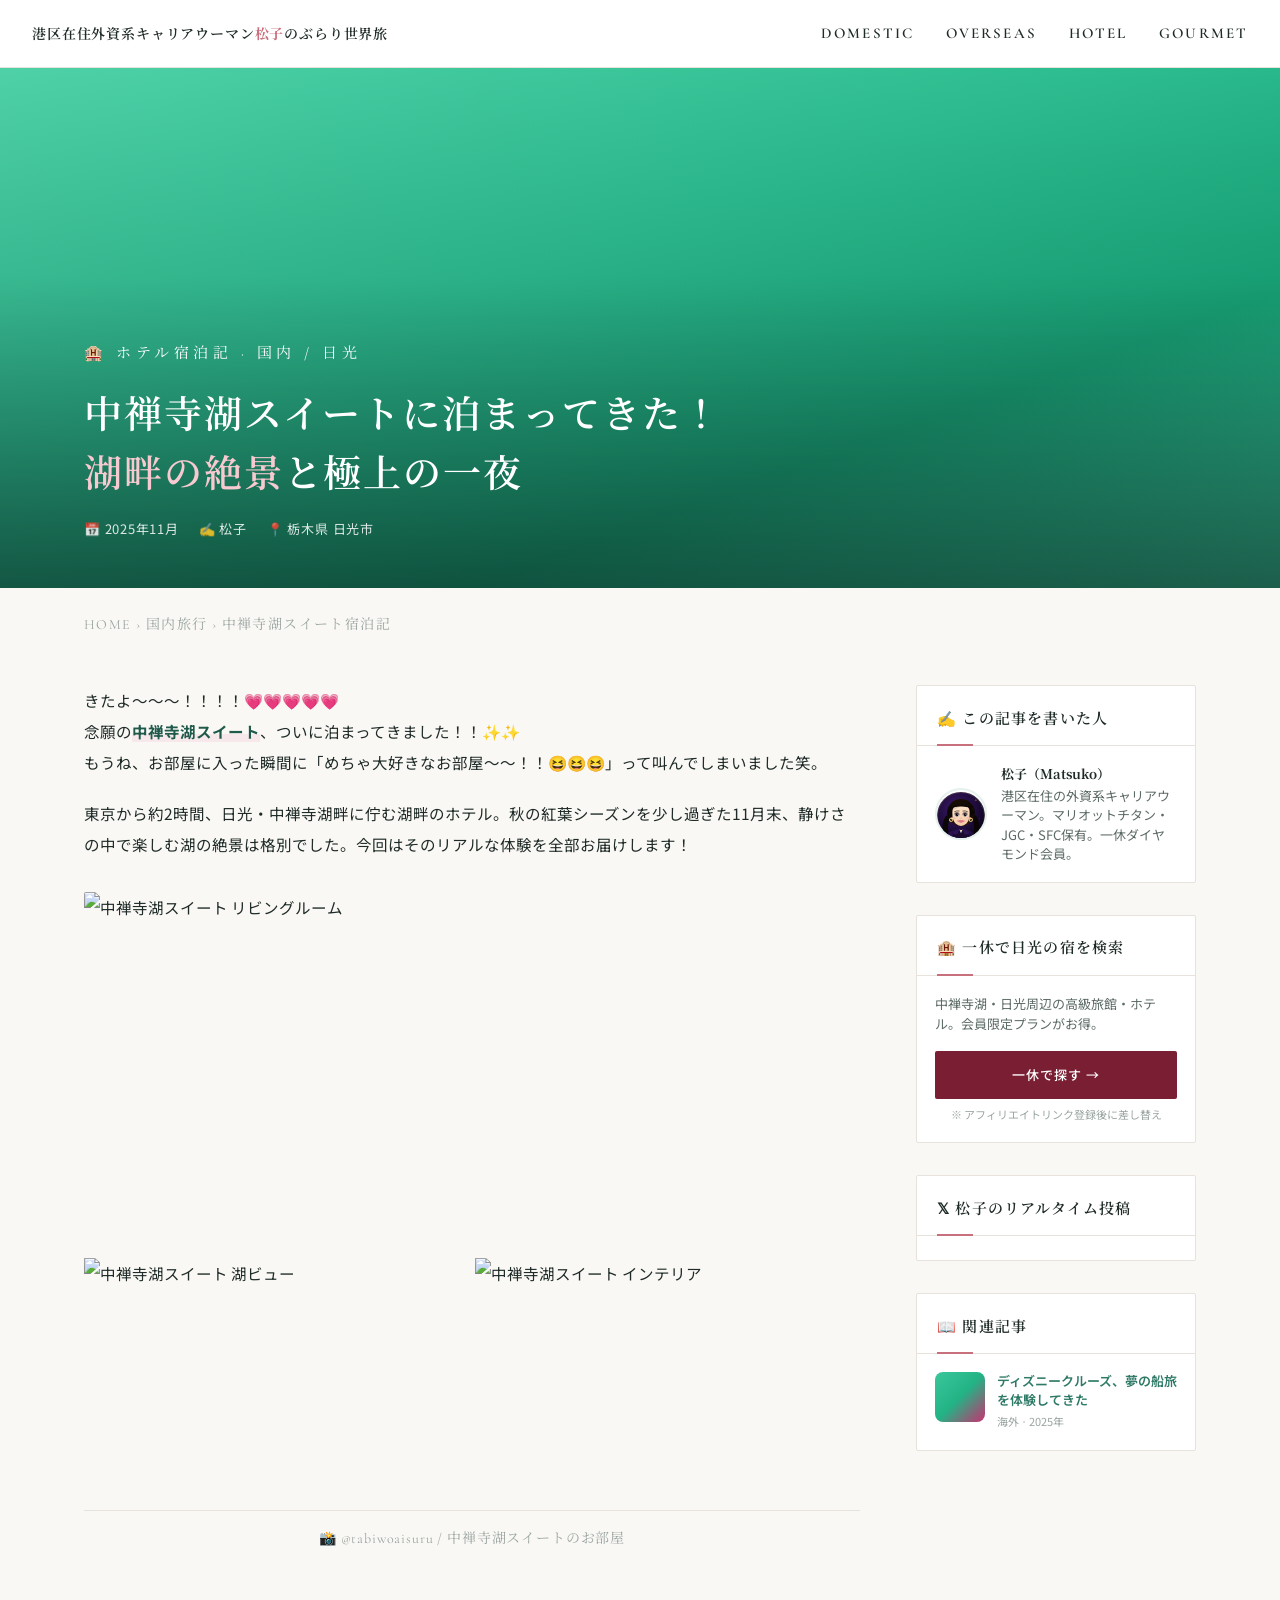
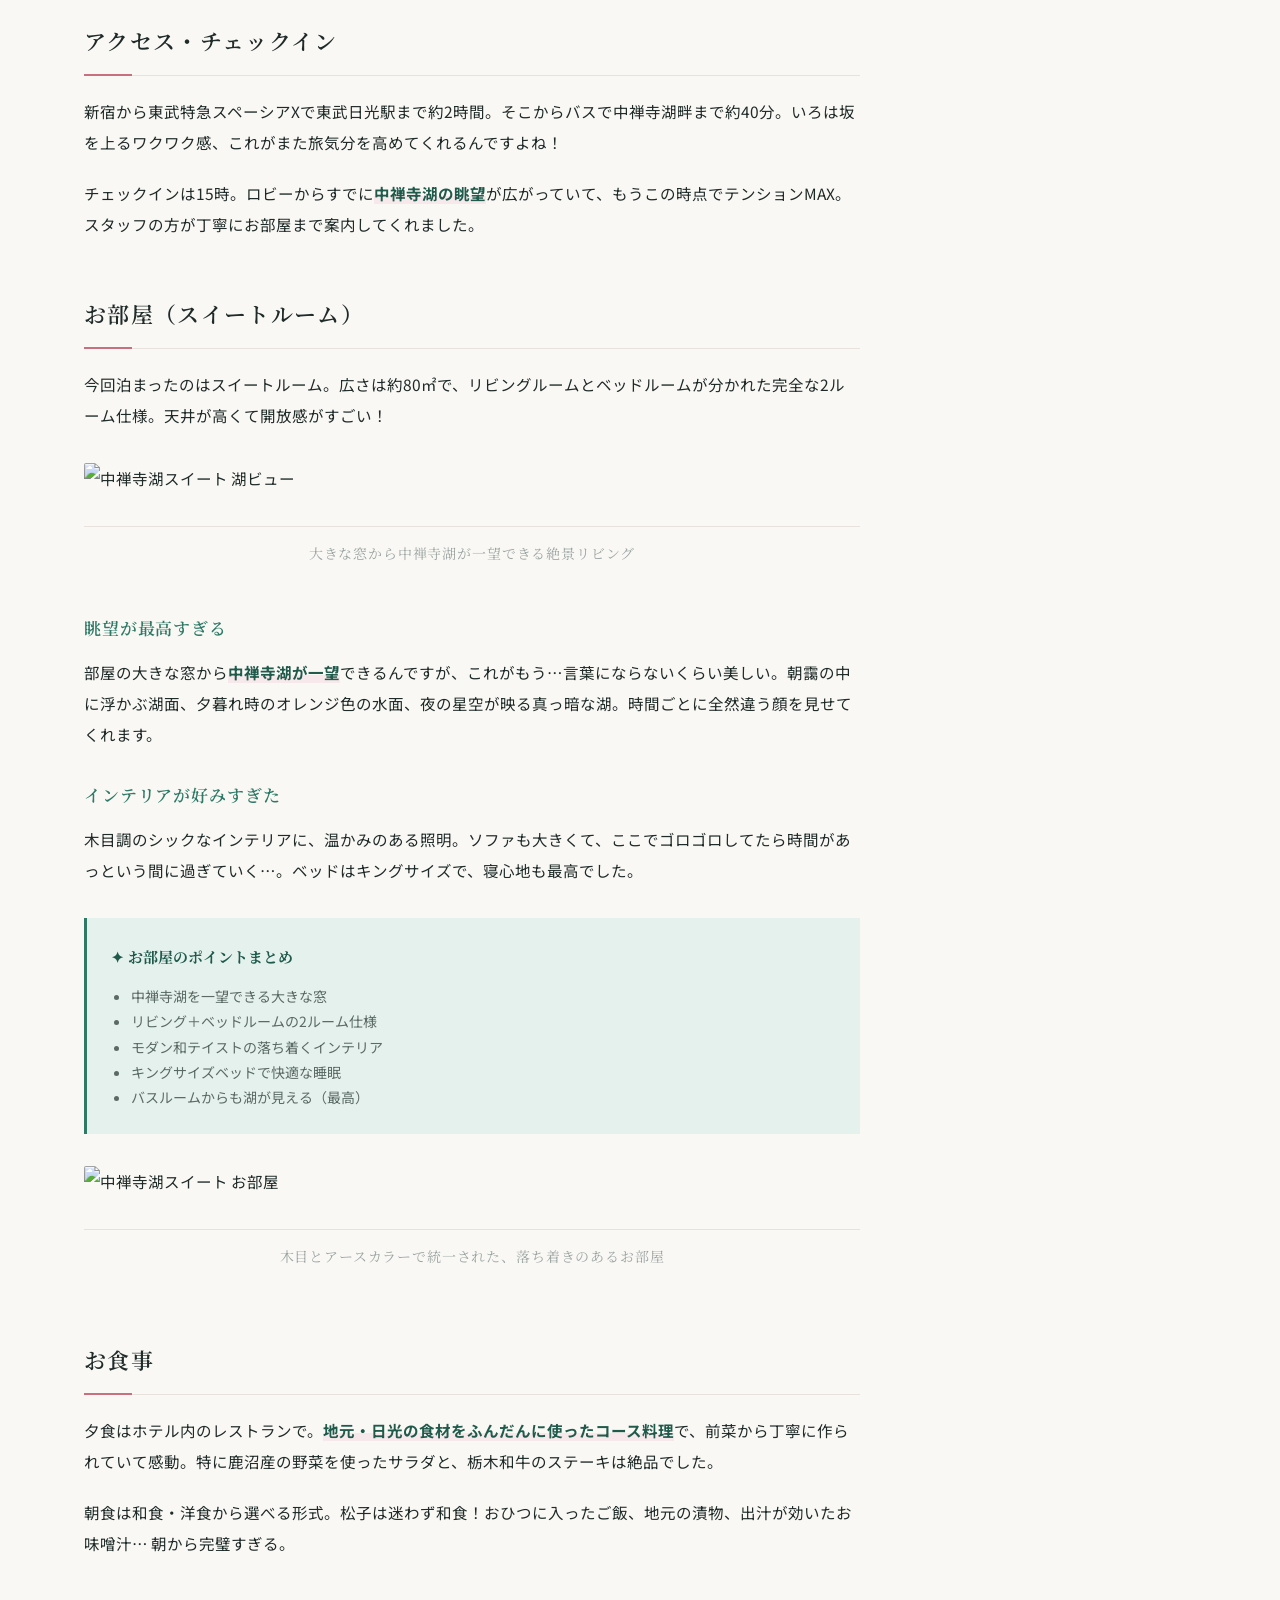
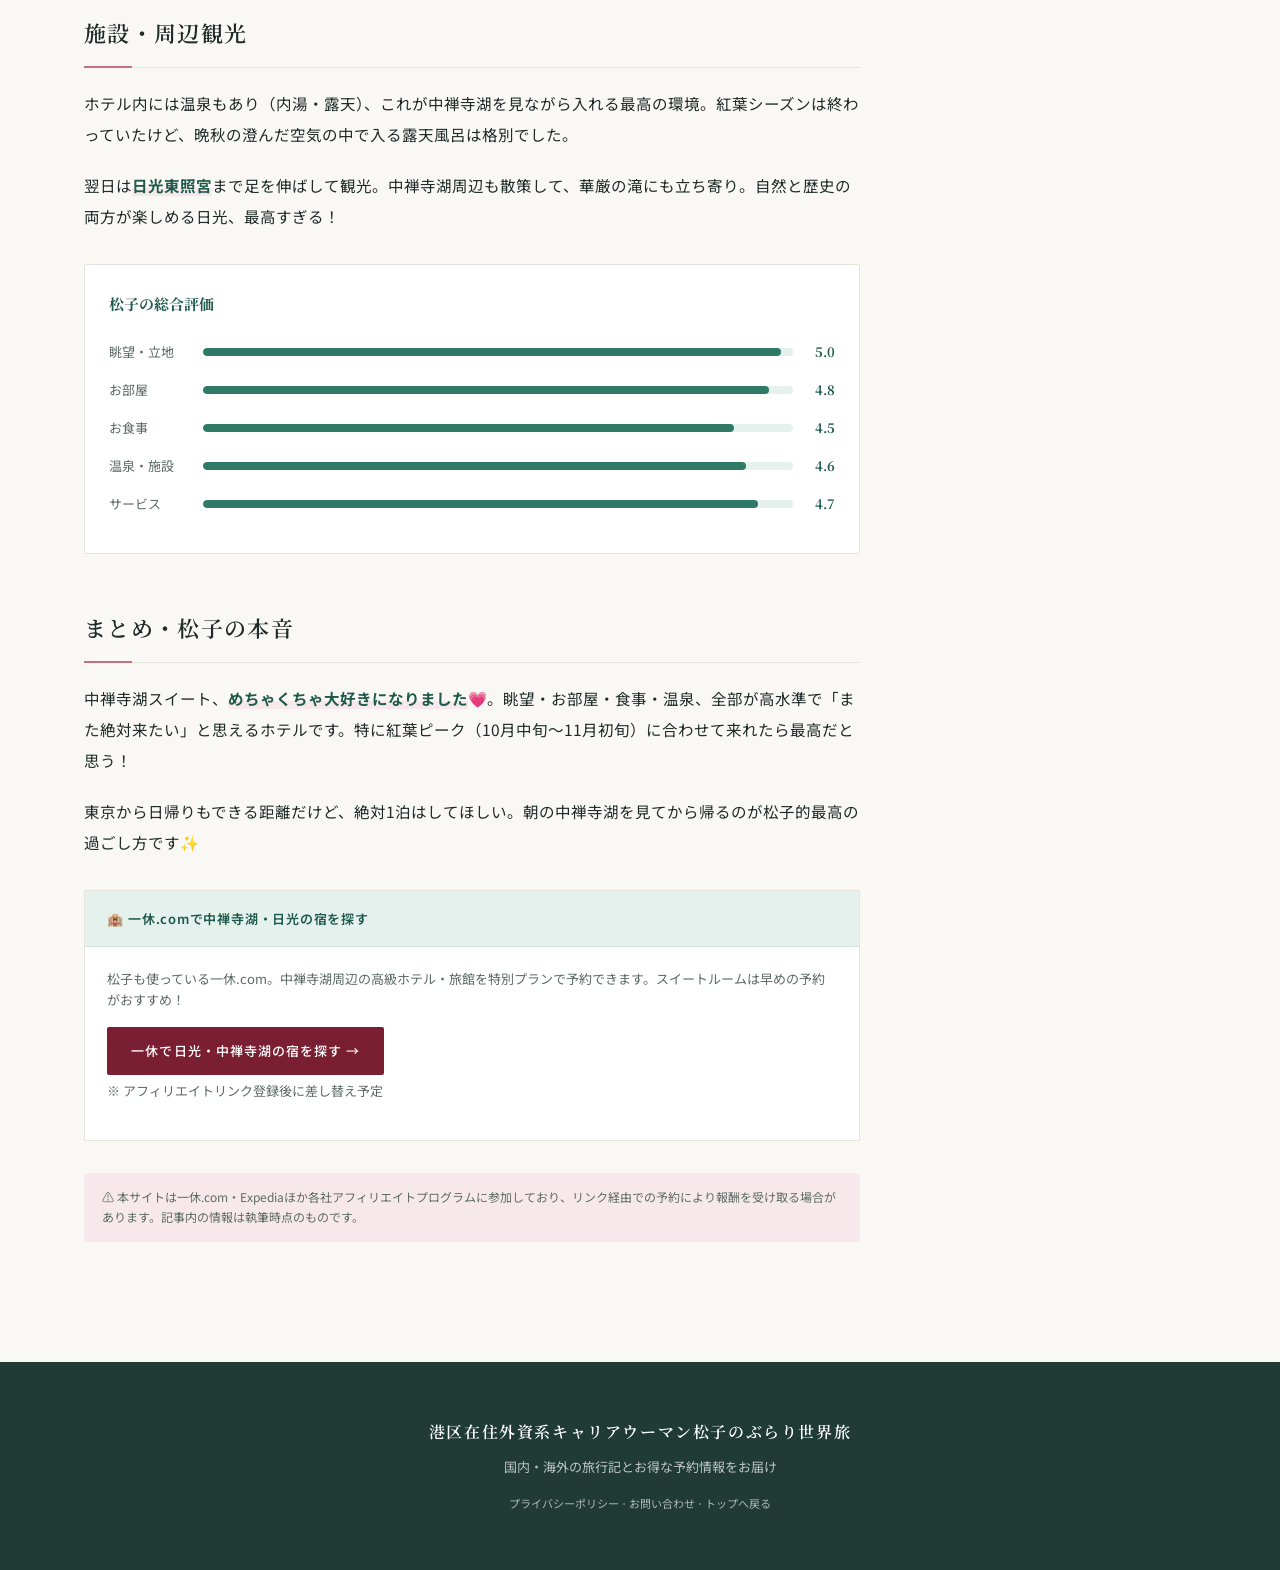
==== commit 0887e7ee: "サイト全体をエディトリアル調に刷新（白基調・セリフ体・写真主体）、ヒーローを水上ヴィラの海写真に変更 Co-Authored-By: Claude Sonnet 5.5 <noreply@anthro" ====
--- a/chuzenji-suite.html
+++ b/chuzenji-suite.html
@@ -110,16 +110,19 @@
 .logo span,.profile-text h3,.footer-title{text-shadow:none;filter:drop-shadow(0 1px 2px rgba(0,100,72,0.35))}
 .logo span{background:linear-gradient(135deg,#c2185b,#e0407f,#c2185b);-webkit-background-clip:text;background-clip:text;-webkit-text-fill-color:transparent}
 </style>
+<link rel="preconnect" href="https://fonts.googleapis.com"><link rel="preconnect" href="https://fonts.gstatic.com" crossorigin>
+<link href="https://fonts.googleapis.com/css2?family=Cormorant+Garamond:wght@500;600;700&family=Noto+Sans+JP:wght@400;500;700&family=Noto+Serif+JP:wght@500;600;700&display=swap" rel="stylesheet">
+<link rel="stylesheet" href="theme.css">
 </head>
 <body>
 
 <header>
   <a href="index.html" class="logo">港区在住外資系キャリアウーマン<span>松子</span>のぶらり世界旅</a>
   <nav>
-    <a href="index.html#">国内</a>
-    <a href="index.html#">海外</a>
-    <a href="index.html#">ホテル</a>
-    <a href="index.html#">グルメ</a>
+    <a href="index.html#">Domestic</a>
+    <a href="index.html#">Overseas</a>
+    <a href="index.html#">Hotel</a>
+    <a href="index.html#">Gourmet</a>
   </nav>
 </header>
 
--- a/theme.css
+++ b/theme.css
@@ -0,0 +1,171 @@
+/* Matsuko Journal — shared editorial theme (loaded after each page's inline CSS) */
+:root{
+  --c1:#2f7a67;--c2:#1f5a4b;
+  --acc:#c9707e;--acc2:#c9707e;--acc3:#f3d6db;
+  --rose:#c9707e;--roseli:#f3d6db;
+  --bg:#faf8f5;--s1:#ffffff;
+  --t1:#1f2b28;--t2:#5c6a66;--tm:#9aa5a1;
+  --line:#e7e2db;--mint:#e4f1ec;--mint2:#cfe5dc;--blush:#f7e9eb;
+  --serif:'Noto Serif JP','Hiragino Mincho ProN','Yu Mincho',serif;
+  --latin:'Cormorant Garamond','Noto Serif JP',serif;
+  --gold:linear-gradient(135deg,#c9707e,#c9707e);
+}
+body{font-family:'Noto Sans JP',-apple-system,BlinkMacSystemFont,'Hiragino Sans',sans-serif;background:var(--bg);color:var(--t1);line-height:1.8;-webkit-font-smoothing:antialiased}
+.gold-strip{display:none}
+*{text-shadow:none!important}
+
+/* ---------- Header ---------- */
+header{background:rgba(255,255,255,.94);backdrop-filter:blur(10px);height:68px;padding:0 2rem;border-bottom:1px solid var(--line)}
+.logo{color:var(--t1);font-family:var(--serif);font-size:14px;font-weight:600;letter-spacing:.06em;line-height:1.4}
+.logo span{background:none;-webkit-text-fill-color:var(--acc);color:var(--acc);filter:none;font-weight:700}
+nav{display:flex;gap:2rem}
+nav a{color:var(--t1);font-family:var(--latin);font-size:15px;font-weight:600;letter-spacing:.14em;text-transform:uppercase;margin-left:0;position:relative;padding:4px 0}
+nav a::after{content:"";position:absolute;left:0;right:100%;bottom:0;height:1px;background:var(--acc);transition:right .25s}
+nav a:hover{color:var(--t1)}
+nav a:hover::after{right:0}
+
+/* ---------- Container / headings ---------- */
+.container{max-width:1160px}
+.sec-head{display:block;margin-bottom:1.75rem;text-align:left}
+.sec-head::after{display:none}
+.sec-head .en{display:block;font-family:var(--latin);font-size:13px;letter-spacing:.28em;text-transform:uppercase;color:var(--acc);font-weight:600;margin-bottom:.25rem}
+.sec-head h2{font-family:var(--serif);font-size:24px;font-weight:600;letter-spacing:.06em;white-space:normal}
+.sec-head h2::before{display:none}
+
+/* ---------- Buttons ---------- */
+.btn-aff,.aff-btn{border-radius:2px;font-weight:500;letter-spacing:.08em;box-shadow:none;padding:11px 24px}
+.btn-ikyu,.aff-ikyu{background:#7a1f33;color:#fff}
+.btn-expedia,.aff-expedia{background:#fff;color:#00355f;border:1px solid #00355f}
+.btn-expedia{background:#00355f;color:#fff}
+
+/* ---------- Affiliate strip ---------- */
+.aff-strip{background:var(--mint);border-bottom:1px solid var(--mint2);justify-content:center;gap:.75rem;padding:.9rem 1.5rem}
+.aff-label{color:var(--c2);font-family:var(--latin);font-size:14px;letter-spacing:.2em;text-transform:uppercase;font-weight:600}
+.aff-btn{font-size:12.5px;padding:9px 20px}
+.aff-ikyu{background:#7a1f33;color:#fff}
+.aff-expedia{background:#fff;color:#00355f;border:1px solid #00355f}
+
+/* ---------- Index hero ---------- */
+.hero{height:min(78vh,640px);min-height:480px;align-items:flex-end;justify-content:flex-start;text-align:left;padding:0 2rem 3rem}
+.hero-bg img{object-position:center 55%}
+.hero-sparkle{display:none}
+.hero-overlay{background:linear-gradient(to top,rgba(10,30,26,.55) 0%,rgba(10,30,26,.12) 50%,transparent 100%)}
+.hero-content{max-width:1160px;width:100%;margin:0 auto;padding:0;color:#fff;display:flex;flex-wrap:wrap;align-items:flex-end;justify-content:space-between;gap:2rem}
+.hero-copy{max-width:640px}
+.hero-eyebrow{font-family:var(--latin);font-size:15px;letter-spacing:.34em;color:#fff;opacity:.95;margin-bottom:1rem}
+.hero-content h1{font-family:var(--serif);font-size:clamp(26px,4.4vw,46px);font-weight:600;line-height:1.5;letter-spacing:.06em;margin-bottom:.75rem}
+.hero-content h1 em{background:none;-webkit-text-fill-color:#f7c9d0;color:#f7c9d0;font-style:normal}
+.hero-lead{font-size:14px;opacity:.92;letter-spacing:.06em;margin:0}
+.hero-search{display:flex;width:360px;max-width:100%;margin:0;border-radius:2px;box-shadow:0 8px 30px rgba(0,0,0,.18);background:#fff;overflow:hidden}
+.hero-search input{padding:15px 18px;font-size:14px}
+.hero-search button{padding:0 22px;background:var(--c1);color:#fff;font-weight:500;letter-spacing:.14em;font-size:13px}
+
+/* ---------- Layout ---------- */
+.layout{grid-template-columns:1fr 300px;gap:3.5rem;padding:4rem 0 2rem}
+
+/* profile */
+.profile-banner{background:var(--s1);border:1px solid var(--line);border-radius:2px;box-shadow:none;padding:1.75rem;margin-bottom:3.5rem;gap:1.5rem}
+.profile-avatar{width:84px;height:84px;border:3px solid var(--mint);box-shadow:none}
+.profile-text{color:var(--t1)}
+.profile-text h3{background:none;-webkit-text-fill-color:var(--t1);color:var(--t1);filter:none;font-family:var(--serif);font-size:18px;letter-spacing:.08em;margin-bottom:.35rem}
+.profile-text p{opacity:1;color:var(--t2);font-size:13.5px}
+
+/* cards */
+.cards-featured{gap:2rem 1.75rem;margin-bottom:4rem}
+.card{background:transparent;border:none;border-radius:0;overflow:visible}
+.card:hover{transform:none;box-shadow:none}
+.card-img{height:auto;aspect-ratio:3/2;padding:0;display:block;background-size:cover;background-position:center;overflow:hidden;position:relative}
+.card-img img{width:100%;height:100%;object-fit:cover;transition:transform .6s}
+.card:hover .card-img img{transform:scale(1.04)}
+.card-tag{position:absolute;left:0;top:1rem;background:#fff;color:var(--c2);backdrop-filter:none;border:none;border-radius:0;font-family:var(--latin);font-size:13px;font-weight:600;letter-spacing:.14em;padding:5px 14px;text-transform:uppercase}
+.card-body{padding:1rem 0 0}
+.card-meta{font-family:var(--latin);font-size:14px;letter-spacing:.1em;color:var(--tm);margin-bottom:.35rem;order:-1}
+.card-body h3{font-family:var(--serif);font-size:17px;font-weight:600;line-height:1.6;letter-spacing:.03em;margin:0 0 .5rem}
+.card:hover h3{color:var(--c1)}
+.card-excerpt{font-size:13px;color:var(--t2)}
+
+/* article rows */
+.articles-list{gap:0;border-top:1px solid var(--line)}
+.article-row{background:transparent;border:none;border-bottom:1px solid var(--line);border-radius:0;padding:1.5rem 0;gap:1.5rem}
+.article-row:hover{box-shadow:none;transform:none}
+.article-row-img{width:200px;height:132px;flex-shrink:0;overflow:hidden;background-size:cover;background-position:center}
+.article-row-img img{width:100%;height:100%;object-fit:cover;transition:transform .6s}
+.article-row:hover .article-row-img img{transform:scale(1.05)}
+.article-row-body{padding:0}
+.article-row-body h3{font-family:var(--serif);font-size:17px;font-weight:600;letter-spacing:.03em;margin-bottom:.4rem}
+.article-row-body p{font-size:13px}
+.article-row-meta{font-family:var(--latin);font-size:14px;letter-spacing:.08em;color:var(--tm)}
+@media(max-width:600px){.article-row{flex-direction:column}.article-row-img{width:100%;height:190px}}
+
+/* affiliate cards */
+.aff-card{border-radius:2px;border:1px solid var(--line);box-shadow:none;background:var(--s1)}
+.aff-card-head{background:var(--mint);padding:.9rem 1.4rem;border-bottom:1px solid var(--mint2)}
+.aff-card-head span{color:var(--c2);font-weight:600;letter-spacing:.06em}
+.aff-card-body{padding:1.4rem}
+.aff-disclaimer{background:var(--blush);border:none;border-radius:2px;color:var(--t2)}
+
+/* sidebar */
+.widget{background:var(--s1);border:1px solid var(--line);border-radius:2px;box-shadow:none;margin-bottom:2rem}
+.widget-head{background:transparent;color:var(--t1);font-family:var(--serif);font-size:15px;font-weight:600;letter-spacing:.08em;padding:1.1rem 1.25rem .9rem;border-bottom:1px solid var(--line);position:relative}
+.widget-head::after{content:"";position:absolute;left:1.25rem;bottom:-1px;width:36px;height:2px;background:var(--acc)}
+.rank-num{background:none!important;color:var(--acc)!important;font-family:var(--latin);font-size:24px;font-weight:600;width:24px;height:auto;line-height:1;margin-top:0}
+.rank-text{font-size:13px}
+.dest-chip{border-radius:2px;background:var(--mint)!important;color:var(--c2)!important;border:none!important;font-weight:500;letter-spacing:.06em}
+.dest-chip.dest-intl{background:var(--blush)!important;color:#a14d5b!important}
+
+/* destinations */
+.dest-section{border-top:1px solid var(--line);padding:4rem 0 2rem}
+.dest-cards{grid-template-columns:repeat(auto-fill,minmax(250px,1fr));gap:1.25rem}
+.dest-card{border-radius:0;aspect-ratio:4/5}
+.dest-card:hover{transform:none;box-shadow:none}
+.dest-card-bg{background-size:cover!important;background-position:center;transition:transform .7s}
+.dest-card:hover .dest-card-bg{transform:scale(1.06)}
+.dest-overlay{background:linear-gradient(to top,rgba(10,30,26,.65) 0%,transparent 55%)}
+.dest-label strong{font-family:var(--serif);font-weight:600;letter-spacing:.08em}
+.dest-label span{color:#fff;opacity:.85;font-family:var(--latin);font-size:14px;letter-spacing:.12em}
+.dest-badge{background:#fff;border:none;color:var(--acc);border-radius:0;font-family:var(--latin);font-size:13px;font-weight:600;letter-spacing:.14em}
+
+/* ---------- Footer ---------- */
+footer{background:#1f3b34;border-top:none;color:rgba(255,255,255,.7);padding:3.5rem 1rem;margin-top:5rem}
+.footer-title{background:none;-webkit-text-fill-color:#fff;color:#fff;filter:none;font-family:var(--serif);font-weight:600;letter-spacing:.1em;font-size:16px;margin-bottom:.5rem}
+footer a{color:rgba(255,255,255,.65)}
+footer a:hover{color:#f7c9d0}
+
+/* ---------- Article pages ---------- */
+.article-hero{height:min(62vh,520px);min-height:380px;padding:0 2rem 3rem}
+.article-hero-bg{background-color:#cfe5dc}
+.article-hero-sparkle{display:none}
+.article-hero-overlay{background:linear-gradient(to top,rgba(10,30,26,.62) 0%,rgba(10,30,26,.08) 60%,transparent 100%)}
+.article-hero-content{max-width:1160px;margin:0 auto;width:100%}
+.article-eyebrow{background:none;border:none;border-radius:0;padding:0;color:#fff;font-family:var(--latin);font-size:15px;letter-spacing:.3em;text-transform:uppercase;margin-bottom:1rem}
+.article-hero-content h1{font-family:var(--serif);font-weight:600;letter-spacing:.05em;line-height:1.55}
+.article-hero-content h1 em{background:none;-webkit-text-fill-color:#f7c9d0;color:#f7c9d0}
+.article-meta{color:rgba(255,255,255,.85);letter-spacing:.06em}
+.breadcrumb{font-family:var(--latin);font-size:14px;letter-spacing:.1em;padding:1.5rem 0 .5rem}
+.article-layout{grid-template-columns:1fr 280px;gap:3.5rem}
+.article-body{font-size:15.5px;line-height:2}
+.article-body h2{font-family:var(--serif);font-size:22px;font-weight:600;letter-spacing:.06em;border:none;border-image:none;padding:0 0 .75rem;margin:3.25rem 0 1.25rem;border-bottom:1px solid var(--line)}
+.article-body h2::before{background:var(--acc);height:2px;width:48px;bottom:-1px}
+.article-body h3{font-family:var(--serif);color:var(--c1);font-weight:600;letter-spacing:.05em}
+.article-body strong{color:var(--c2);background:linear-gradient(transparent 62%,var(--blush) 62%)}
+.photo-embed,.tweet-embed-box,.photo-grid,.photo-single{border-radius:2px;box-shadow:none;border:none}
+.photo-embed,.tweet-embed-box{border:1px solid var(--line)}
+.photo-placeholder{background:var(--mint)!important;color:var(--c2)}
+.photo-caption{border-color:var(--line);font-family:var(--latin);font-size:14px;letter-spacing:.06em}
+.highlight-box{background:var(--mint);border:none;border-left:3px solid var(--c1);border-radius:0}
+.highlight-box h4{color:var(--c2);font-family:var(--serif)}
+.rating-box{border:1px solid var(--line);border-radius:2px;box-shadow:none}
+.rating-box h4,.rating-score{color:var(--c2);font-family:var(--serif)}
+.rating-bar{background:var(--mint)}
+.rating-fill{background:var(--c1)!important}
+.profile-mini-avatar{border:2px solid var(--mint)}
+.profile-mini-text strong{color:var(--t1);font-family:var(--serif)}
+
+@media(max-width:768px){
+  header{padding:0 1rem;height:60px}
+  .logo{font-size:12px}
+  nav{gap:1rem}
+  nav a{font-size:13px}
+  .hero,.article-hero{padding:0 1.25rem 2rem}
+  .layout{padding-top:2.5rem}
+}
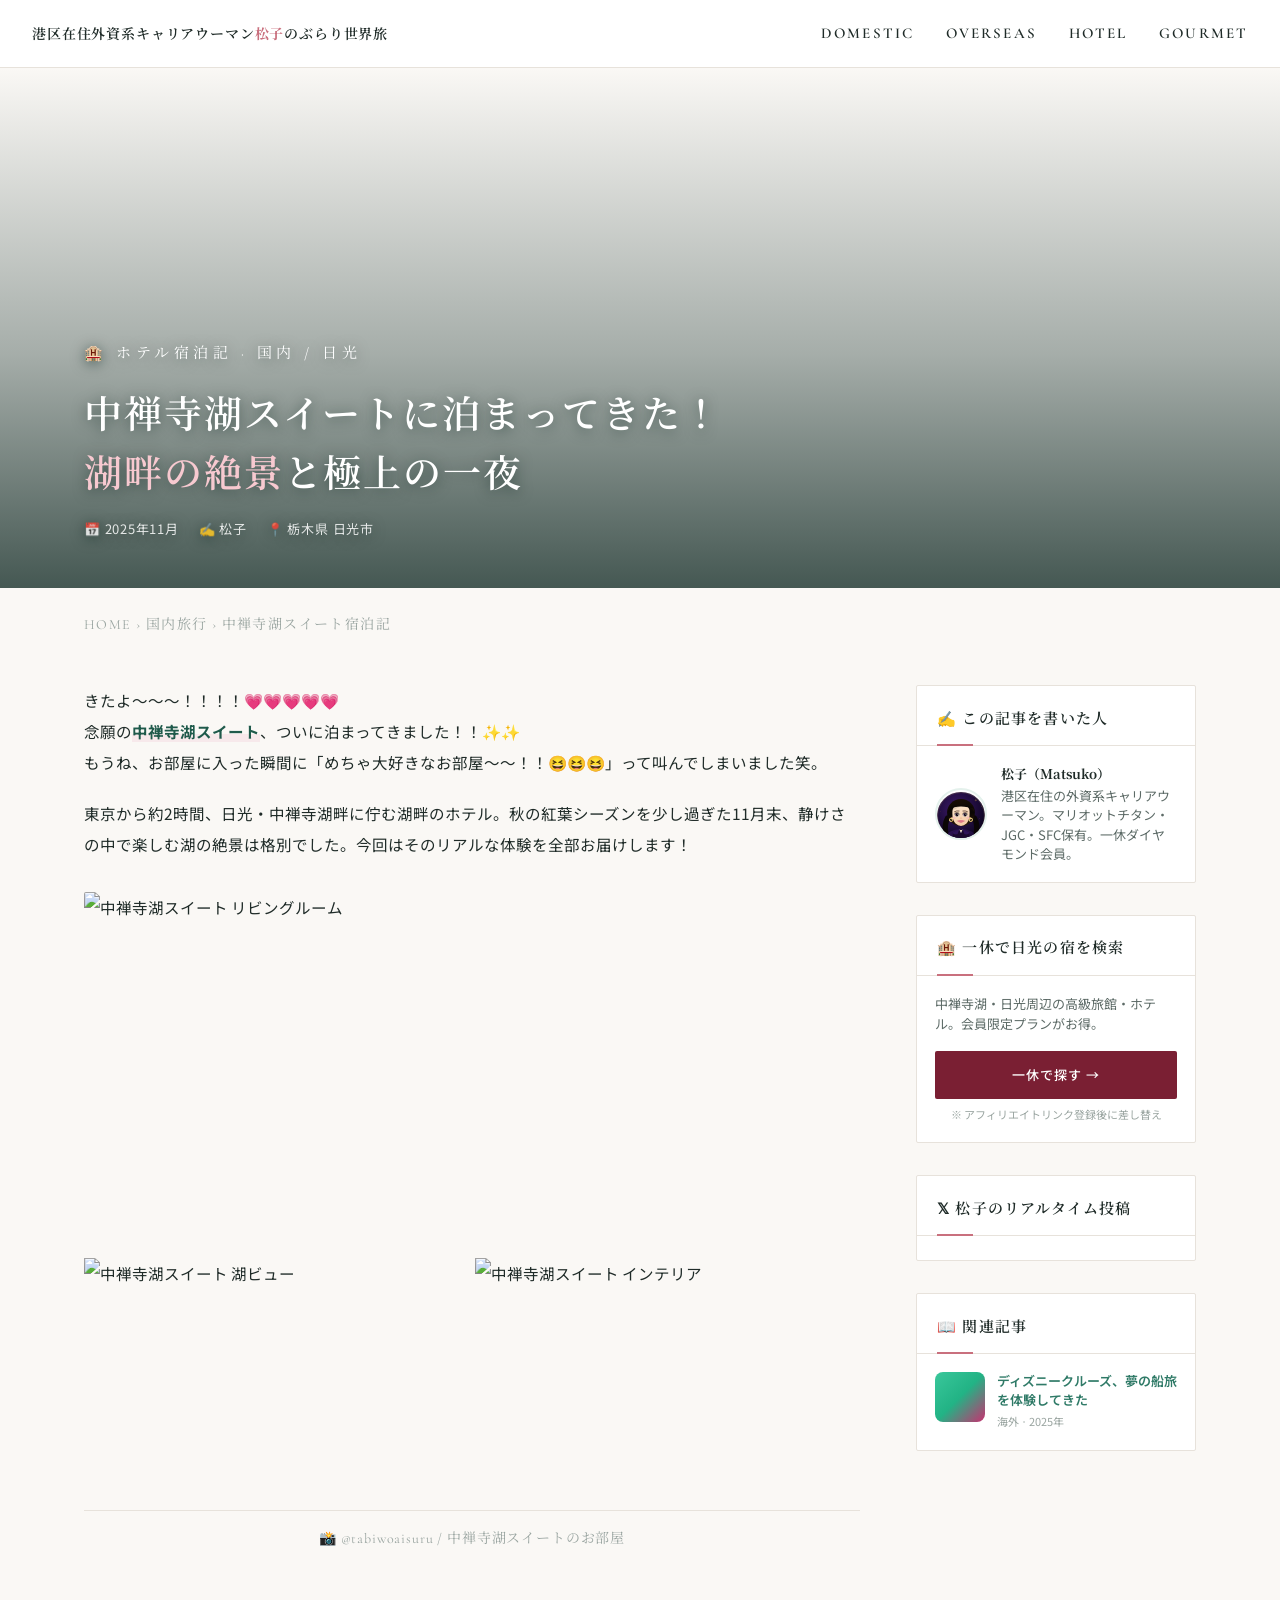
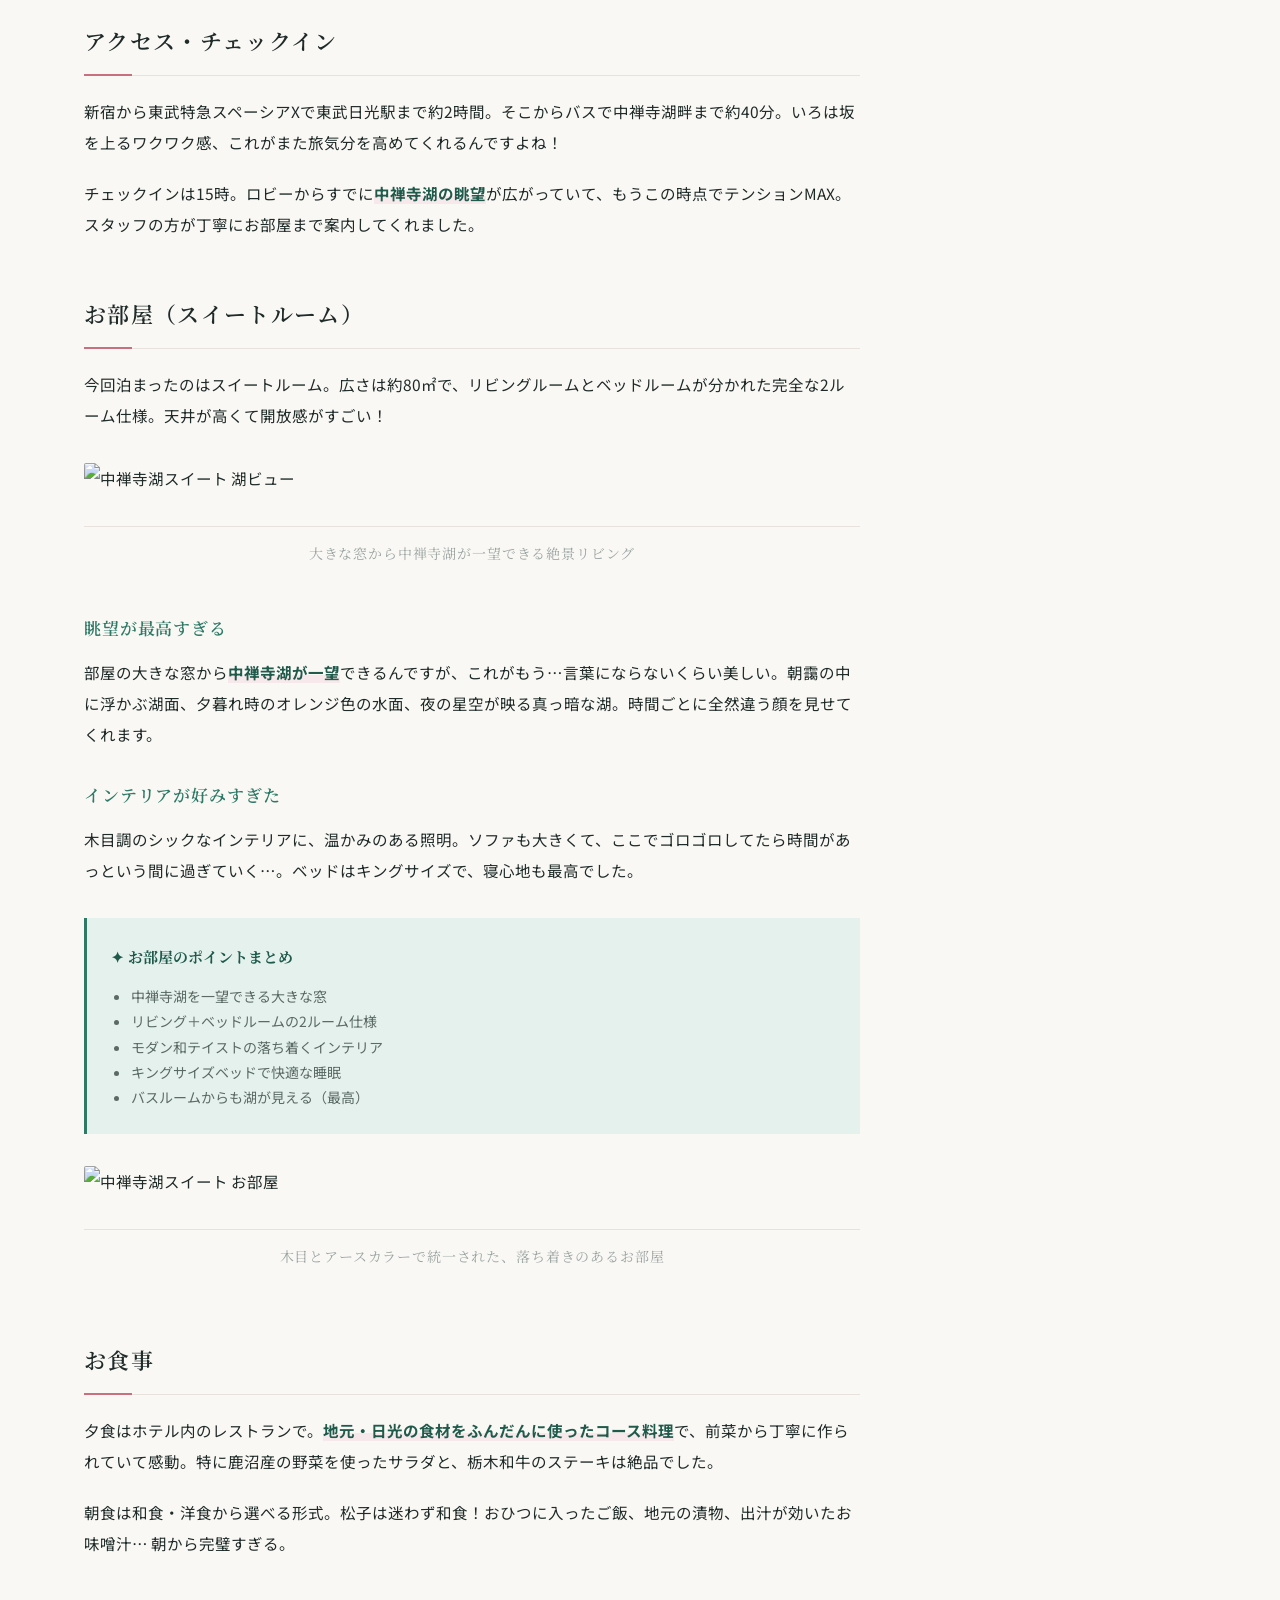
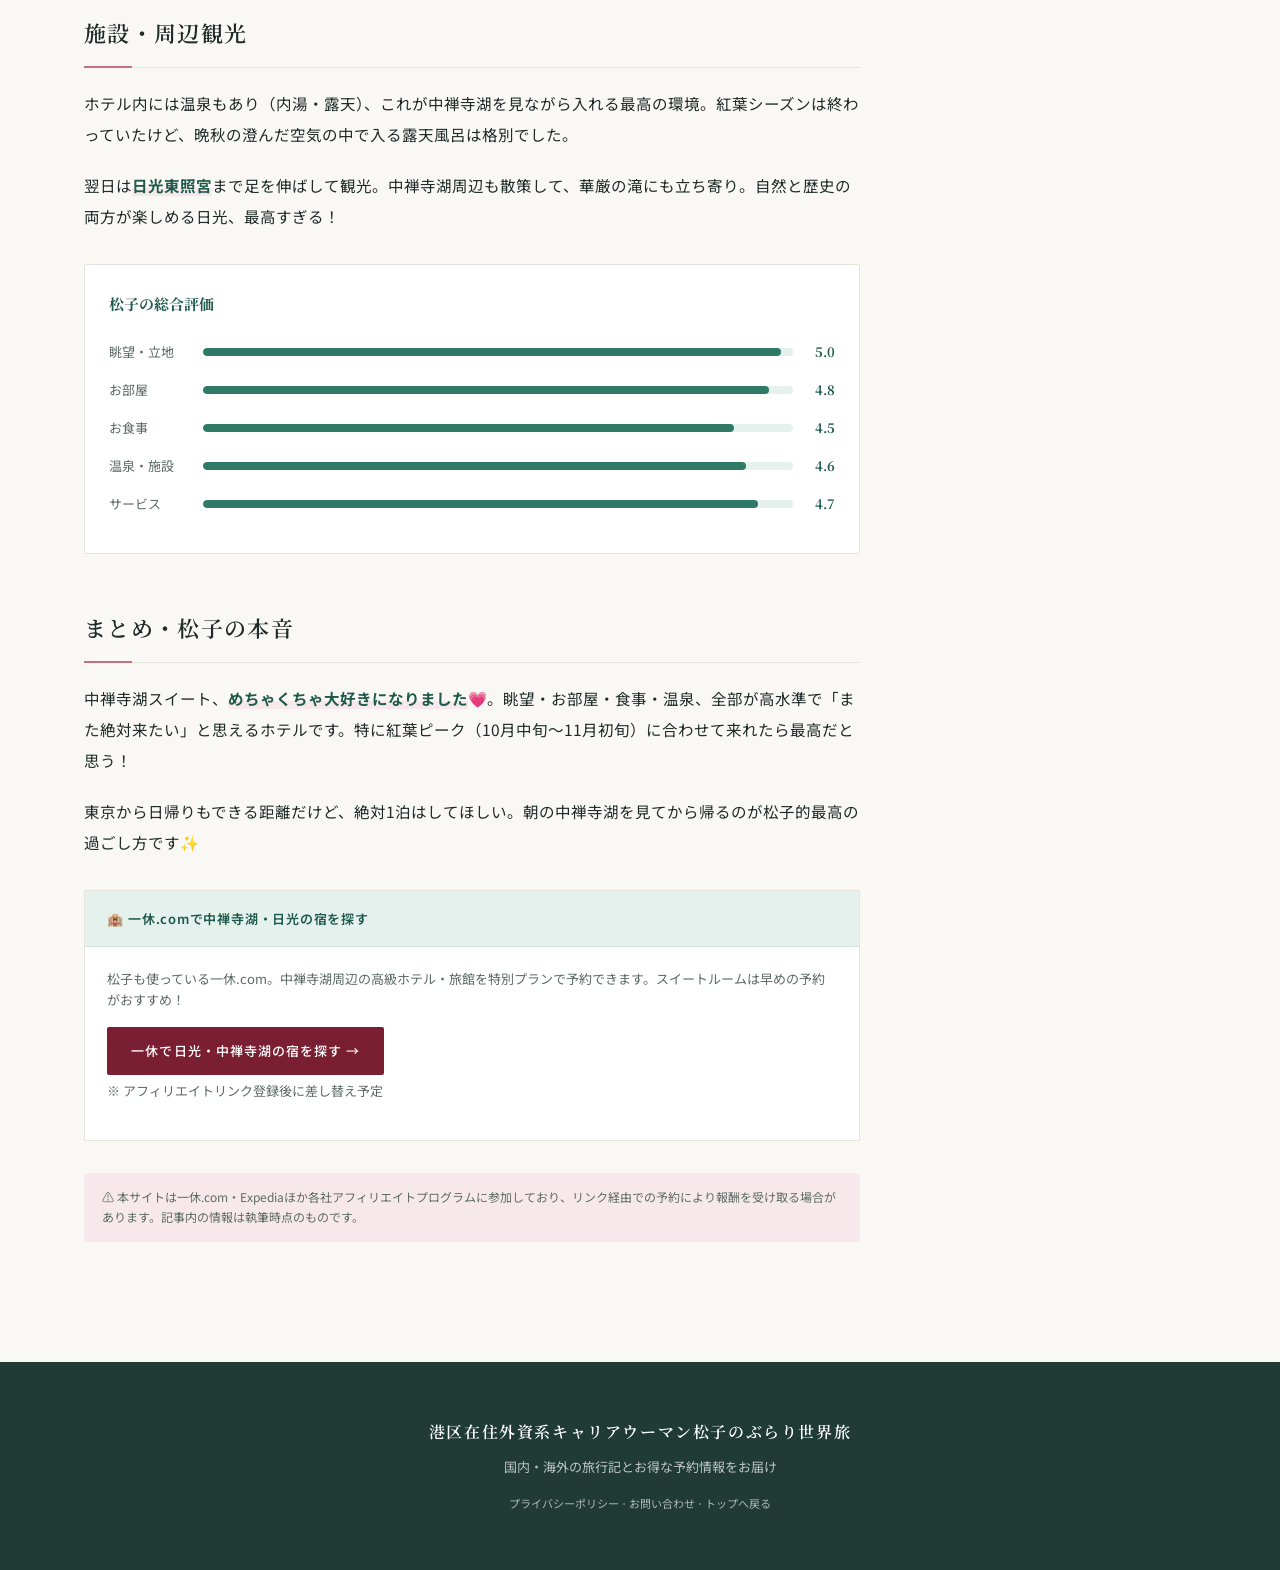
==== commit cfe875cc: "記事ヒーローを写真ベースに変更 Co-Authored-By: Claude Sonnet 5.5 <noreply@anthropic.com>" ====
--- a/chuzenji-suite.html
+++ b/chuzenji-suite.html
@@ -129,7 +129,7 @@
 <div class="gold-strip"></div>
 
 <section class="article-hero">
-  <div class="article-hero-bg"></div>
+  <div class="article-hero-bg" style="background-image:url('https://pbs.twimg.com/media/G6vey_Ma0AEwh7q?format=jpg&name=large')"></div>
   <div class="article-hero-sparkle"></div>
   <div class="article-hero-overlay"></div>
   <div class="article-hero-content container">
--- a/theme.css
+++ b/theme.css
@@ -12,7 +12,7 @@
 }
 body{font-family:'Noto Sans JP',-apple-system,BlinkMacSystemFont,'Hiragino Sans',sans-serif;background:var(--bg);color:var(--t1);line-height:1.8;-webkit-font-smoothing:antialiased}
 .gold-strip{display:none}
-*{text-shadow:none!important}
+header *,footer *,.widget *,.aff-card *,.card *,.article-body *{text-shadow:none!important}
 
 /* ---------- Header ---------- */
 header{background:rgba(255,255,255,.94);backdrop-filter:blur(10px);height:68px;padding:0 2rem;border-bottom:1px solid var(--line)}
@@ -25,7 +25,7 @@
 nav a:hover::after{right:0}
 
 /* ---------- Container / headings ---------- */
-.container{max-width:1160px}
+.container{max-width:1160px;margin:0 auto;padding:0 1.5rem}
 .sec-head{display:block;margin-bottom:1.75rem;text-align:left}
 .sec-head::after{display:none}
 .sec-head .en{display:block;font-family:var(--latin);font-size:13px;letter-spacing:.28em;text-transform:uppercase;color:var(--acc);font-weight:600;margin-bottom:.25rem}
@@ -49,7 +49,8 @@
 .hero{height:min(78vh,640px);min-height:480px;align-items:flex-end;justify-content:flex-start;text-align:left;padding:0 2rem 3rem}
 .hero-bg img{object-position:center 55%}
 .hero-sparkle{display:none}
-.hero-overlay{background:linear-gradient(to top,rgba(10,30,26,.55) 0%,rgba(10,30,26,.12) 50%,transparent 100%)}
+.hero-overlay{background:linear-gradient(to top,rgba(8,34,28,.78) 0%,rgba(8,34,28,.5) 38%,rgba(8,34,28,.08) 70%,transparent 100%)}
+.hero-content h1,.hero-eyebrow,.hero-lead{text-shadow:0 2px 14px rgba(0,30,24,.55)}
 .hero-content{max-width:1160px;width:100%;margin:0 auto;padding:0;color:#fff;display:flex;flex-wrap:wrap;align-items:flex-end;justify-content:space-between;gap:2rem}
 .hero-copy{max-width:640px}
 .hero-eyebrow{font-family:var(--latin);font-size:15px;letter-spacing:.34em;color:#fff;opacity:.95;margin-bottom:1rem}
@@ -133,9 +134,10 @@
 
 /* ---------- Article pages ---------- */
 .article-hero{height:min(62vh,520px);min-height:380px;padding:0 2rem 3rem}
-.article-hero-bg{background-color:#cfe5dc}
+.article-hero-bg{background:linear-gradient(135deg,#6fae9c,#d9a0a8);background-size:cover;background-position:center}
 .article-hero-sparkle{display:none}
-.article-hero-overlay{background:linear-gradient(to top,rgba(10,30,26,.62) 0%,rgba(10,30,26,.08) 60%,transparent 100%)}
+.article-hero-overlay{background:linear-gradient(to top,rgba(8,34,28,.75) 0%,rgba(8,34,28,.35) 45%,transparent 100%)}
+.article-hero-content h1,.article-eyebrow,.article-meta{text-shadow:0 2px 14px rgba(0,30,24,.55)}
 .article-hero-content{max-width:1160px;margin:0 auto;width:100%}
 .article-eyebrow{background:none;border:none;border-radius:0;padding:0;color:#fff;font-family:var(--latin);font-size:15px;letter-spacing:.3em;text-transform:uppercase;margin-bottom:1rem}
 .article-hero-content h1{font-family:var(--serif);font-weight:600;letter-spacing:.05em;line-height:1.55}
